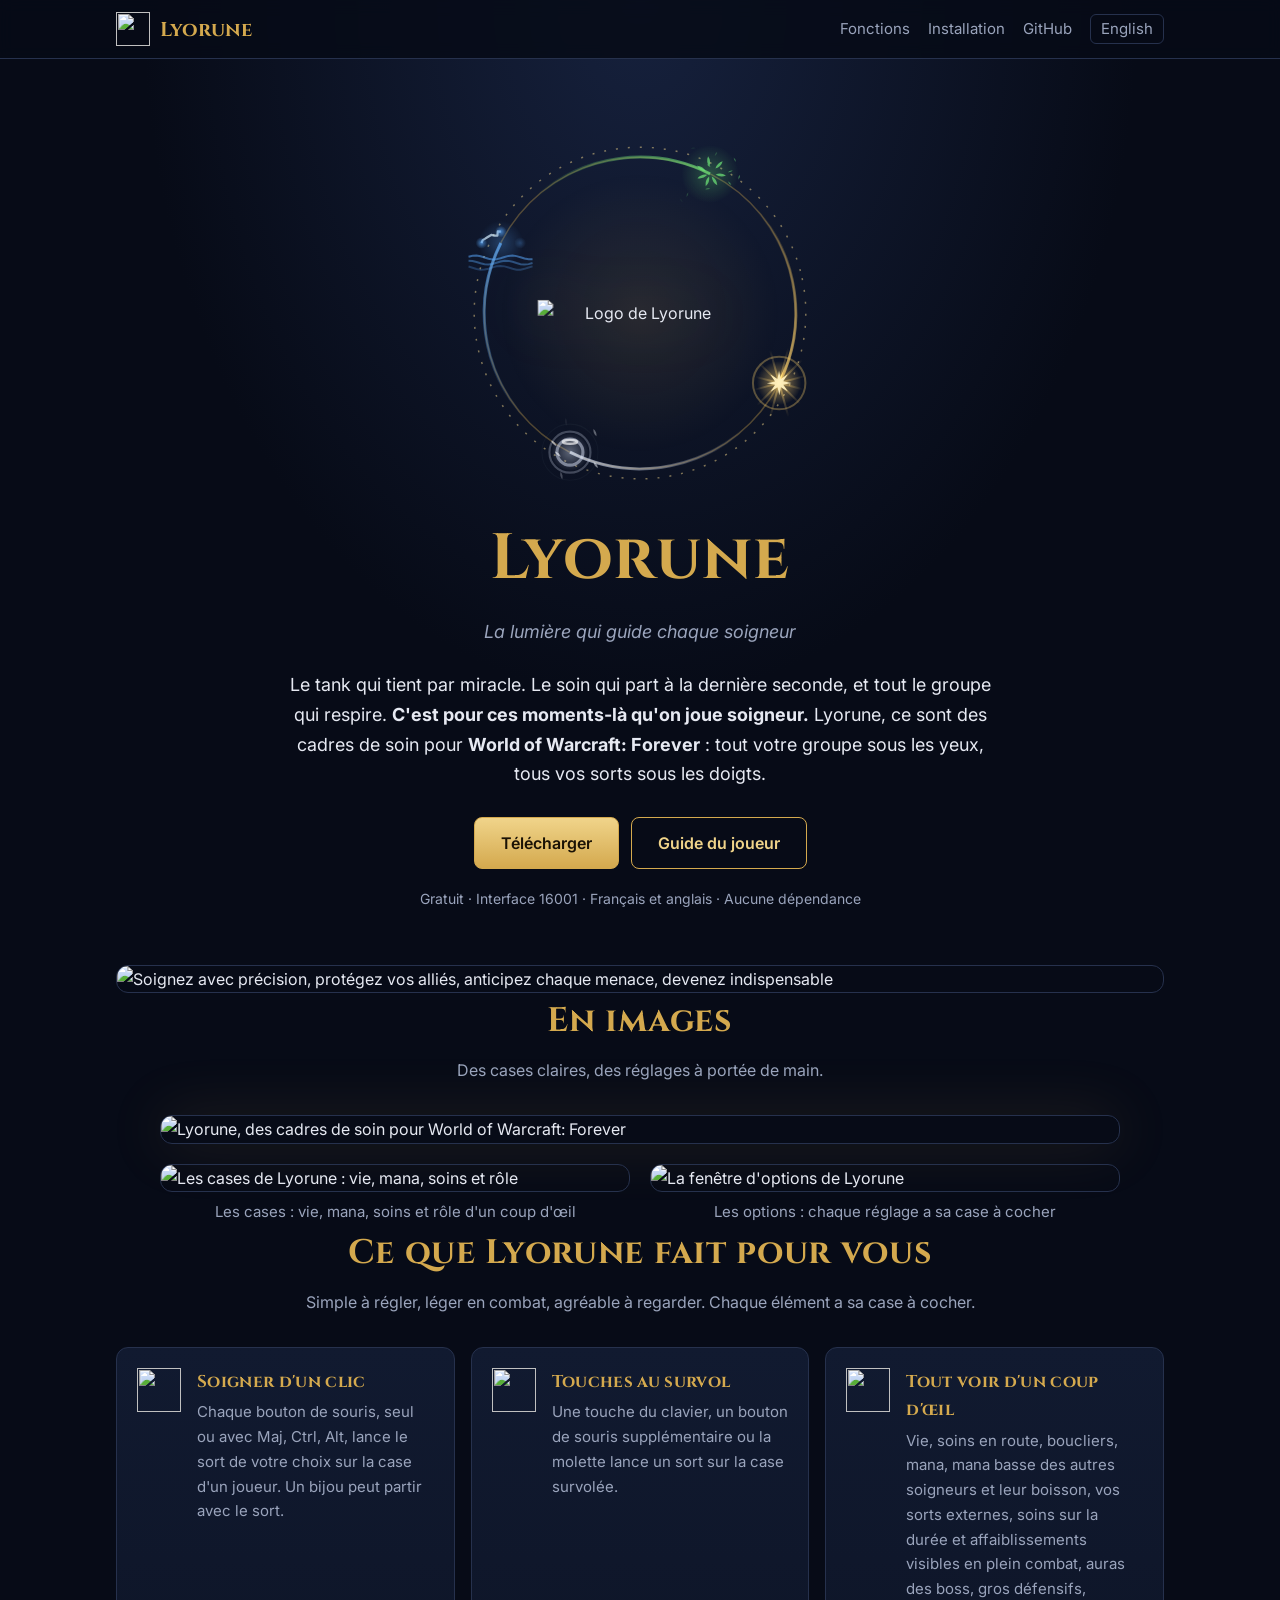
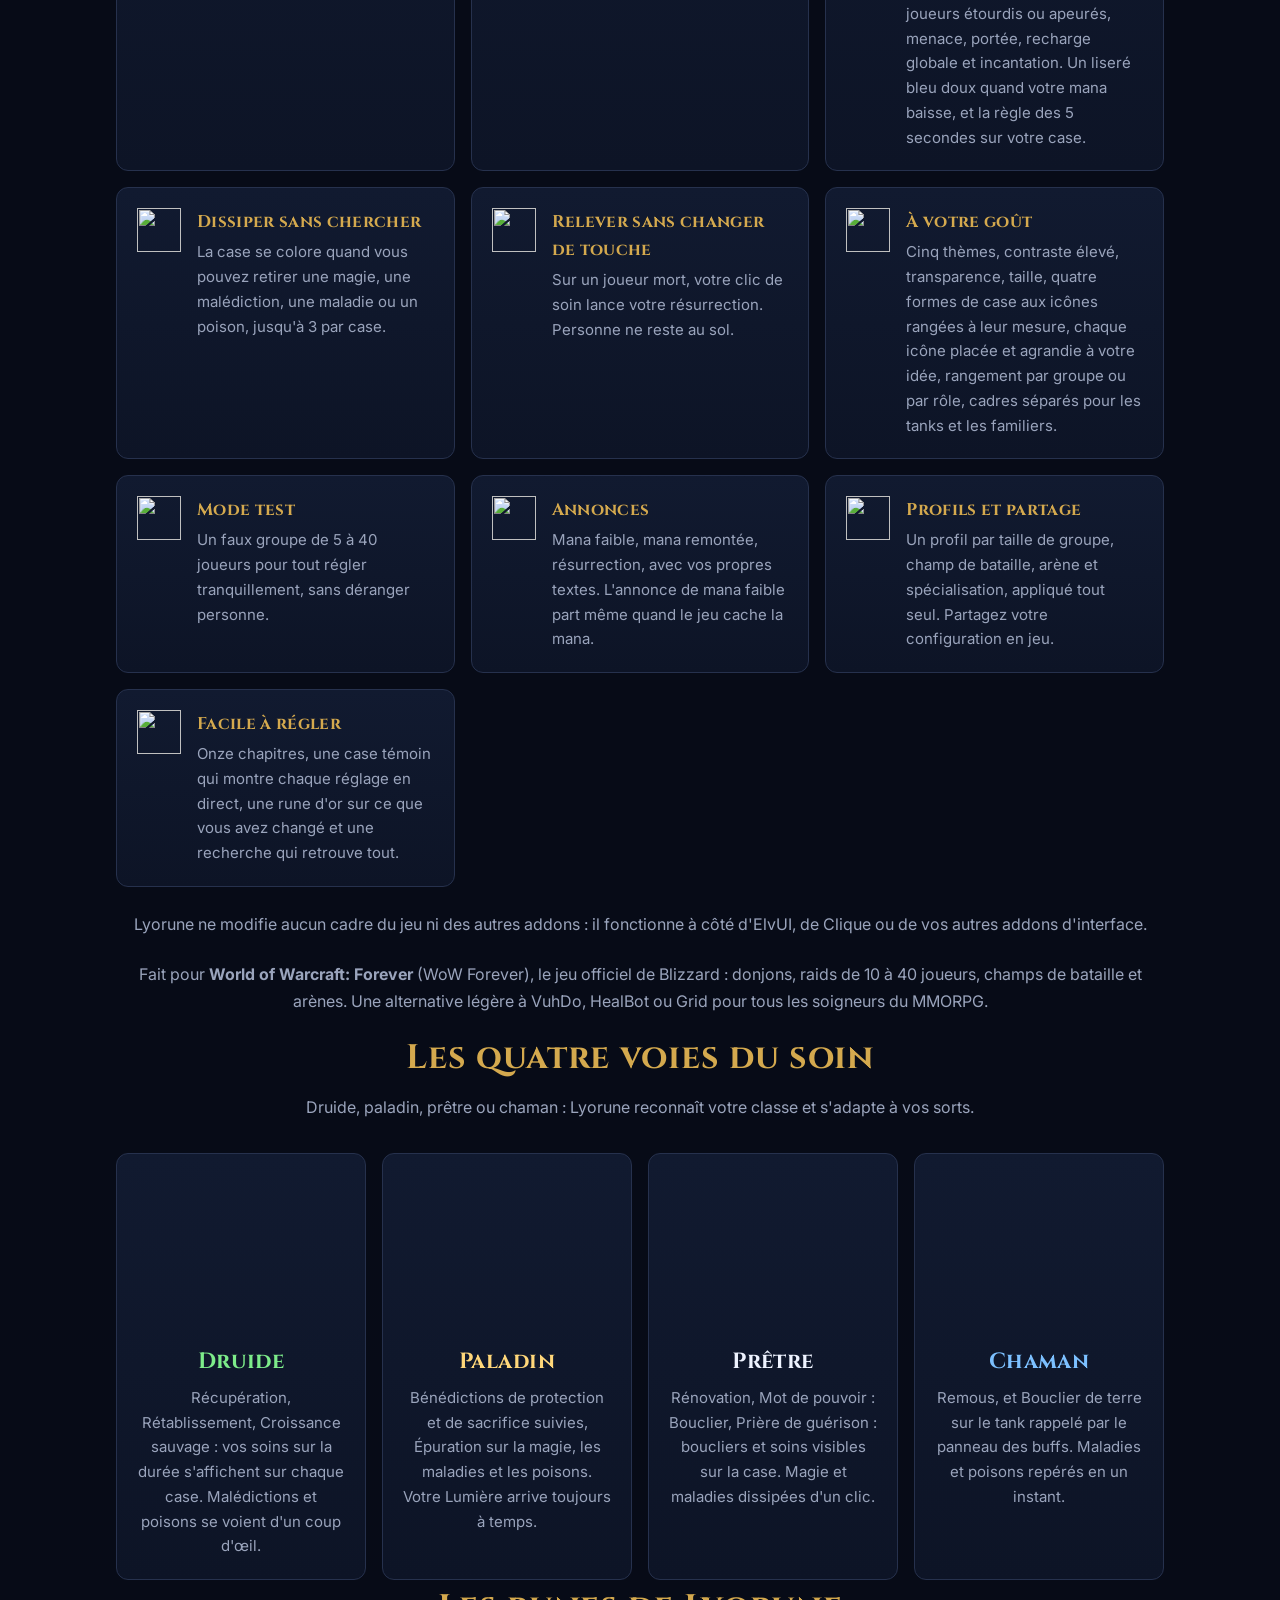
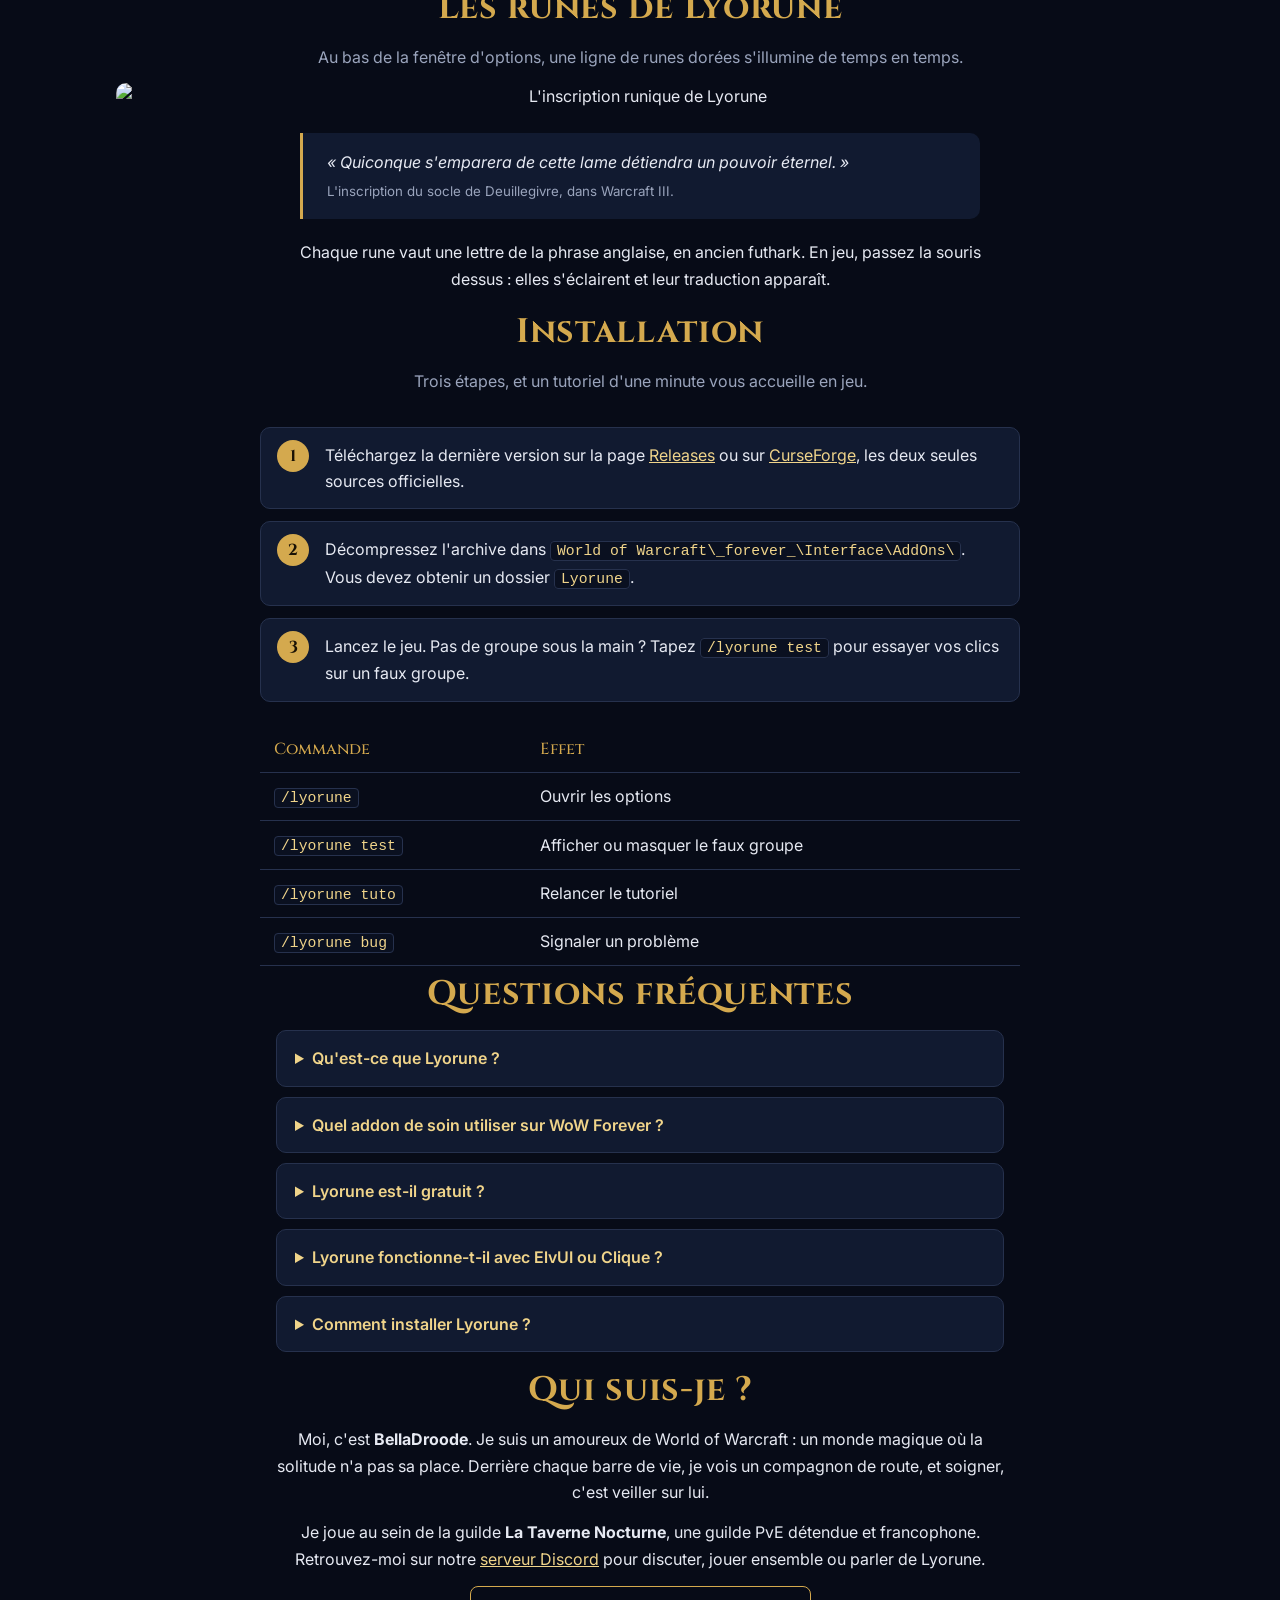
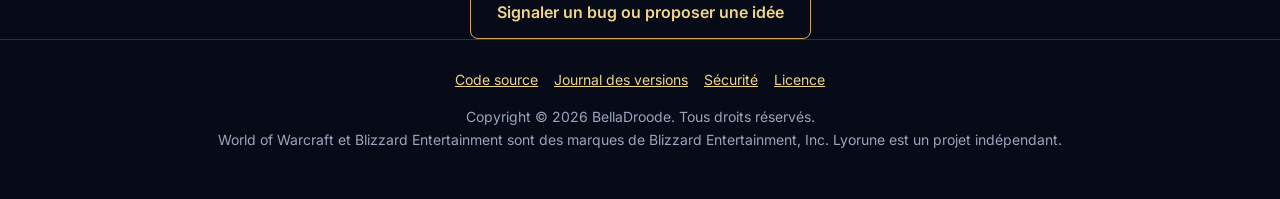
==== site/index.html @ e7dab815 "Lyorune 1.29.0 : jusqu'à 3 affaiblissements à dissiper par case, sorts externes et Âme affaiblie, so" ====
<!doctype html>
<html lang="fr">
<head>
<meta charset="utf-8">
<meta name="viewport" content="width=device-width, initial-scale=1">
<title>Lyorune : addon de cadres de soin pour WoW Forever (clic-soin, heal frames)</title>
<meta name="description" content="Lyorune est un addon gratuit de cadres de soin pour World of Warcraft: Forever : soin d'un clic, touches au survol, dissipation, soins entrants, portée, buffs manquants, annonce de mana faible, profils et thèmes. Prêtre, druide, paladin, chaman.">
<meta name="keywords" content="Lyorune, World of Warcraft, World of Warcraft: Forever, WoW Forever, WoW, Blizzard, addon WoW, add-on World of Warcraft, MMORPG, cadres de soin, heal frames, raid frames, cadres de raid, cadres de groupe, clic-soin, click casting, soigneur, healer, heal, addon soigneur, donjon, raid, JcJ, PvP, PvE, champ de bataille, arène, alternative VuhDo, alternative HealBot, Grid, Cell, Clique, ElvUI, dissipation, prêtre, druide, paladin, chaman">
<meta name="author" content="BellaDroode">
<meta name="robots" content="index, follow, max-image-preview:large">
<meta name="theme-color" content="#070b17">
<link rel="canonical" href="https://bellahealfr.github.io/Lyorune/">
<link rel="alternate" hreflang="fr" href="https://bellahealfr.github.io/Lyorune/">
<link rel="alternate" hreflang="en" href="https://bellahealfr.github.io/Lyorune/en/">
<link rel="alternate" hreflang="x-default" href="https://bellahealfr.github.io/Lyorune/en/">
<link rel="alternate" type="text/plain" title="Résumé pour les IA" href="https://bellahealfr.github.io/Lyorune/llms.txt">
<meta property="og:type" content="website">
<meta property="og:site_name" content="Lyorune">
<meta property="og:locale" content="fr_FR">
<meta property="og:locale:alternate" content="en_US">
<meta property="og:url" content="https://bellahealfr.github.io/Lyorune/">
<meta property="og:title" content="Lyorune, cadres de soin pour WoW Forever">
<meta property="og:description" content="La lumière qui guide chaque soigneur. Addon gratuit de cadres de soin pour World of Warcraft: Forever.">
<meta property="og:image" content="https://bellahealfr.github.io/Lyorune/images/piliers.png">
<meta property="og:image:alt" content="Soignez avec précision, protégez vos alliés, anticipez chaque menace, devenez indispensable">
<meta name="twitter:card" content="summary_large_image">
<meta name="twitter:title" content="Lyorune, cadres de soin pour WoW Forever">
<meta name="twitter:description" content="Addon gratuit de cadres de soin pour World of Warcraft: Forever.">
<meta name="twitter:image" content="https://bellahealfr.github.io/Lyorune/images/piliers.png">
<link rel="icon" type="image/png" href="images/logo.png">
<link rel="apple-touch-icon" href="images/logo.png">
<link rel="stylesheet" href="style.css?v=__BUILD__">
<script type="application/ld+json">
{
  "@context": "https://schema.org",
  "@graph": [
    {
      "@type": "SoftwareApplication",
      "@id": "https://bellahealfr.github.io/Lyorune/#addon",
      "name": "Lyorune",
      "alternateName": "Lyorune healing frames",
      "description": "Addon gratuit de cadres de soin pour World of Warcraft: Forever : soin d'un clic, touches au survol, dissipation, soins entrants, portée, buffs manquants, annonce de mana faible, profils, thèmes et partage de configuration.",
      "url": "https://bellahealfr.github.io/Lyorune/",
      "image": "https://bellahealfr.github.io/Lyorune/images/logo.png",
      "applicationCategory": "GameApplication",
      "applicationSubCategory": "World of Warcraft addon",
      "operatingSystem": "Windows, macOS",
      "softwareVersion": "__VERSION__",
      "dateModified": "__DATE__",
      "inLanguage": [
        "fr",
        "en"
      ],
      "isAccessibleForFree": true,
      "offers": {
        "@type": "Offer",
        "price": "0",
        "priceCurrency": "EUR"
      },
      "downloadUrl": "https://github.com/BellaHealFr/Lyorune/releases/latest",
      "installUrl": "https://github.com/BellaHealFr/Lyorune/releases/latest",
      "codeRepository": "https://github.com/BellaHealFr/Lyorune",
      "releaseNotes": "https://github.com/BellaHealFr/Lyorune/blob/main/CHANGELOG.md",
      "softwareRequirements": "World of Warcraft: Forever (interface 16001)",
      "featureList": [
        "Soin d'un clic (click casting) avec Maj, Ctrl, Alt",
        "Touches au survol",
        "Soins entrants, boucliers et absorptions",
        "Icônes de soins et d'affaiblissements visibles en combat",
        "Mana basse des autres soigneurs",
        "Gros défensifs et contrôles des joueurs sur la case",
        "Dissipation : magie, malédiction, maladie, poison, jusqu'à 3 par case",
        "Soigneurs qui boivent, sorts externes et Âme affaiblie sur la case",
        "Liseré de mana basse au bord de l'écran et règle des 5 secondes",
        "Portée en trois paliers",
        "Buffs manquants",
        "Raccourcis du jeu : options, cadres, prochain buff, mode test",
        "Résurrection sur le même clic",
        "Annonce de mana faible même quand la mana est cachée",
        "Profils par taille de groupe, champ de bataille, arène et spécialisation",
        "Cinq thèmes",
        "Mode test de 5 à 40 joueurs",
        "Partage de configuration",
        "Fenêtre d'options à chapitres avec case témoin en direct et recherche"
      ],
      "author": {
        "@id": "https://bellahealfr.github.io/Lyorune/#auteur"
      },
      "sameAs": [
        "https://github.com/BellaHealFr/Lyorune"
      ],
      "keywords": "Lyorune, World of Warcraft, World of Warcraft: Forever, WoW Forever, WoW, Blizzard, addon WoW, add-on World of Warcraft, MMORPG, cadres de soin, heal frames, raid frames, cadres de raid, cadres de groupe, clic-soin, click casting, soigneur, healer, heal, addon soigneur, donjon, raid, JcJ, PvP, PvE, champ de bataille, arène, alternative VuhDo, alternative HealBot, Grid, Cell, Clique, ElvUI, dissipation, prêtre, druide, paladin, chaman",
      "gamePlatform": "World of Warcraft: Forever"
    },
    {
      "@type": "Person",
      "@id": "https://bellahealfr.github.io/Lyorune/#auteur",
      "name": "BellaDroode",
      "url": "https://github.com/BellaHealFr"
    },
    {
      "@type": "WebSite",
      "@id": "https://bellahealfr.github.io/Lyorune/#site",
      "url": "https://bellahealfr.github.io/Lyorune/",
      "name": "Lyorune",
      "inLanguage": "fr",
      "publisher": {
        "@id": "https://bellahealfr.github.io/Lyorune/#auteur"
      }
    },
    {
      "@type": "FAQPage",
      "mainEntity": [
        {
          "@type": "Question",
          "name": "Qu'est-ce que Lyorune ?",
          "acceptedAnswer": {
            "@type": "Answer",
            "text": "Lyorune est un addon gratuit de cadres de soin pour World of Warcraft: Forever. Il affiche tout le groupe ou le raid et lance vos sorts de soin d'un clic sur la case d'un joueur."
          }
        },
        {
          "@type": "Question",
          "name": "Quel addon de soin utiliser sur WoW Forever ?",
          "acceptedAnswer": {
            "@type": "Answer",
            "text": "Lyorune est fait pour World of Warcraft: Forever (interface 16001). Il est plus léger que VuhDo et HealBot, gère les valeurs cachées en combat et convient au prêtre, au druide, au paladin et au chaman."
          }
        },
        {
          "@type": "Question",
          "name": "Lyorune est-il gratuit ?",
          "acceptedAnswer": {
            "@type": "Answer",
            "text": "Oui. Lyorune est gratuit et se télécharge sur la page Releases de GitHub ou sur CurseForge (projet Lyorune Healing), ses deux seules sources officielles."
          }
        },
        {
          "@type": "Question",
          "name": "Lyorune fonctionne-t-il avec ElvUI ou Clique ?",
          "acceptedAnswer": {
            "@type": "Answer",
            "text": "Oui. Lyorune ne modifie aucun cadre du jeu ni des autres addons. Il fonctionne à côté d'ElvUI, de Clique et des autres addons d'interface."
          }
        },
        {
          "@type": "Question",
          "name": "Comment installer Lyorune ?",
          "acceptedAnswer": {
            "@type": "Answer",
            "text": "Téléchargez l'archive sur GitHub, décompressez-la dans World of Warcraft\\_forever_\\Interface\\AddOns\\ et lancez le jeu. Un tutoriel d'une minute s'ouvre à la première connexion."
          }
        }
      ]
    }
  ]
}
</script>
</head>
<body>

<header class="haut">
  <div class="conteneur">
    <a class="marque" href="#"><img src="images/logo.png" alt="">Lyorune</a>
    <nav>
      <a class="facultatif" href="#fonctions">Fonctions</a>
      <a class="facultatif" href="#installation">Installation</a>
      <a class="facultatif" href="https://github.com/BellaHealFr/Lyorune">GitHub</a>
      <a class="langue" href="en/" lang="en">English</a>
    </nav>
  </div>
</header>

<main>
  <div class="entete conteneur">
    <div class="couronne"><canvas aria-hidden="true"></canvas><img class="logo" src="images/logo.png" alt="Logo de Lyorune"></div>
    <h1>Lyorune</h1>
    <p class="devise">La lumière qui guide chaque soigneur</p>
    <p class="accroche">Le tank qui tient par miracle. Le soin qui part à la dernière seconde, et tout le groupe qui respire.
      <strong>C'est pour ces moments-là qu'on joue soigneur.</strong> Lyorune, ce sont des cadres de soin pour
      <strong>World of Warcraft: Forever</strong> : tout votre groupe sous les yeux, tous vos sorts sous les doigts.</p>
    <div class="boutons">
      <a class="bouton plein" href="https://github.com/BellaHealFr/Lyorune/releases/latest" data-telecharger="Télécharger la version {v}">Télécharger</a>
      <a class="bouton vide" href="https://github.com/BellaHealFr/Lyorune/blob/main/docs/TUTORIEL.md">Guide du joueur</a>
    </div>
    <p class="infos">Gratuit · Interface 16001 · Français et anglais · Aucune dépendance</p>
  </div>

  <section class="conteneur">
    <img class="piliers" src="images/piliers.png" alt="Soignez avec précision, protégez vos alliés, anticipez chaque menace, devenez indispensable">
  </section>

  <section id="images" class="conteneur galerie">
    <h2>En images</h2>
    <p class="sous-titre">Des cases claires, des réglages à portée de main.</p>
    <img class="banniere" src="images/captures/banniere.jpg?v=__BUILD__" alt="Lyorune, des cadres de soin pour World of Warcraft: Forever" loading="lazy">
    <div class="captures">
      <figure><img src="images/captures/cases.jpg?v=__BUILD__" alt="Les cases de Lyorune : vie, mana, soins et rôle" loading="lazy"><figcaption>Les cases : vie, mana, soins et rôle d'un coup d'œil</figcaption></figure>
      <figure><img src="images/captures/options.png?v=__BUILD__" alt="La fenêtre d'options de Lyorune" loading="lazy"><figcaption>Les options : chaque réglage a sa case à cocher</figcaption></figure>
    </div>
  </section>

  <section id="fonctions" class="conteneur">
    <h2>Ce que Lyorune fait pour vous</h2>
    <p class="sous-titre">Simple à régler, léger en combat, agréable à regarder. Chaque élément a sa case à cocher.</p>
    <div class="grille">
      <div class="carte"><img src="images/runes/s.png" alt=""><div><h3>Soigner d'un clic</h3><p>Chaque bouton de souris, seul ou avec Maj, Ctrl, Alt, lance le sort de votre choix sur la case d'un joueur. Un bijou peut partir avec le sort.</p></div></div>
      <div class="carte"><img src="images/runes/t.png" alt=""><div><h3>Touches au survol</h3><p>Une touche du clavier, un bouton de souris supplémentaire ou la molette lance un sort sur la case survolée.</p></div></div>
      <div class="carte"><img src="images/runes/u.png" alt=""><div><h3>Tout voir d'un coup d'œil</h3><p>Vie, soins en route, boucliers, mana, mana basse des autres soigneurs et leur boisson, vos sorts externes, soins sur la durée et affaiblissements visibles en plein combat, auras des boss, gros défensifs, joueurs étourdis ou apeurés, menace, portée, recharge globale et incantation. Un liseré bleu doux quand votre mana baisse, et la règle des 5 secondes sur votre case.</p></div></div>
      <div class="carte"><img src="images/runes/d.png" alt=""><div><h3>Dissiper sans chercher</h3><p>La case se colore quand vous pouvez retirer une magie, une malédiction, une maladie ou un poison, jusqu'à 3 par case.</p></div></div>
      <div class="carte"><img src="images/runes/r.png" alt=""><div><h3>Relever sans changer de touche</h3><p>Sur un joueur mort, votre clic de soin lance votre résurrection. Personne ne reste au sol.</p></div></div>
      <div class="carte"><img src="images/runes/g.png" alt=""><div><h3>À votre goût</h3><p>Cinq thèmes, contraste élevé, transparence, taille, quatre formes de case aux icônes rangées à leur mesure, chaque icône placée et agrandie à votre idée, rangement par groupe ou par rôle, cadres séparés pour les tanks et les familiers.</p></div></div>
      <div class="carte"><img src="images/runes/m.png" alt=""><div><h3>Mode test</h3><p>Un faux groupe de 5 à 40 joueurs pour tout régler tranquillement, sans déranger personne.</p></div></div>
      <div class="carte"><img src="images/runes/a.png" alt=""><div><h3>Annonces</h3><p>Mana faible, mana remontée, résurrection, avec vos propres textes. L'annonce de mana faible part même quand le jeu cache la mana.</p></div></div>
      <div class="carte"><img src="images/runes/p.png" alt=""><div><h3>Profils et partage</h3><p>Un profil par taille de groupe, champ de bataille, arène et spécialisation, appliqué tout seul. Partagez votre configuration en jeu.</p></div></div>
      <div class="carte"><img src="images/runes/f.png" alt=""><div><h3>Facile à régler</h3><p>Onze chapitres, une case témoin qui montre chaque réglage en direct, une rune d'or sur ce que vous avez changé et une recherche qui retrouve tout.</p></div></div>
    </div>
    <p class="note">Lyorune ne modifie aucun cadre du jeu ni des autres addons : il fonctionne à côté d'ElvUI, de Clique ou de vos autres addons d'interface.</p>
    <p class="note">Fait pour <strong>World of Warcraft: Forever</strong> (WoW Forever), le jeu officiel de Blizzard : donjons, raids de 10 à 40 joueurs, champs de bataille et arènes. Une alternative légère à VuhDo, HealBot ou Grid pour tous les soigneurs du MMORPG.</p>
  </section>

  <section id="voies" class="conteneur">
    <h2>Les quatre voies du soin</h2>
    <p class="sous-titre">Druide, paladin, prêtre ou chaman : Lyorune reconnaît votre classe et s'adapte à vos sorts.</p>
    <div class="voies">
      <article class="voie" style="--classe:#7dec8a"><canvas data-classe="druide" aria-hidden="true"></canvas><h3>Druide</h3><p>Récupération, Rétablissement, Croissance sauvage : vos soins sur la durée s'affichent sur chaque case. Malédictions et poisons se voient d'un coup d'œil.</p></article>
      <article class="voie" style="--classe:#ffd77a"><canvas data-classe="paladin" aria-hidden="true"></canvas><h3>Paladin</h3><p>Bénédictions de protection et de sacrifice suivies, Épuration sur la magie, les maladies et les poisons. Votre Lumière arrive toujours à temps.</p></article>
      <article class="voie" style="--classe:#eef3ff"><canvas data-classe="pretre" aria-hidden="true"></canvas><h3>Prêtre</h3><p>Rénovation, Mot de pouvoir : Bouclier, Prière de guérison : boucliers et soins visibles sur la case. Magie et maladies dissipées d'un clic.</p></article>
      <article class="voie" style="--classe:#7cc0ff"><canvas data-classe="chaman" aria-hidden="true"></canvas><h3>Chaman</h3><p>Remous, et Bouclier de terre sur le tank rappelé par le panneau des buffs. Maladies et poisons repérés en un instant.</p></article>
    </div>
  </section>

  <section class="conteneur runes">
    <h2>Les runes de Lyorune</h2>
    <p class="sous-titre">Au bas de la fenêtre d'options, une ligne de runes dorées s'illumine de temps en temps.</p>
    <img class="bandeau" src="images/runes.png" alt="L'inscription runique de Lyorune">
    <blockquote>« Quiconque s'emparera de cette lame détiendra un pouvoir éternel. »
      <small>L'inscription du socle de Deuillegivre, dans Warcraft III.</small></blockquote>
    <p>Chaque rune vaut une lettre de la phrase anglaise, en ancien futhark. En jeu, passez la souris dessus : elles s'éclairent et leur traduction apparaît.</p>
  </section>

  <section id="installation" class="conteneur">
    <h2>Installation</h2>
    <p class="sous-titre">Trois étapes, et un tutoriel d'une minute vous accueille en jeu.</p>
    <ol class="etapes">
      <li>Téléchargez la dernière version sur la page <a href="https://github.com/BellaHealFr/Lyorune/releases/latest">Releases</a> ou sur <a href="https://www.curseforge.com/wow/addons/lyorune-healing">CurseForge</a>, les deux seules sources officielles.</li>
      <li>Décompressez l'archive dans <code>World of Warcraft\_forever_\Interface\AddOns\</code>. Vous devez obtenir un dossier <code>Lyorune</code>.</li>
      <li>Lancez le jeu. Pas de groupe sous la main ? Tapez <code>/lyorune test</code> pour essayer vos clics sur un faux groupe.</li>
    </ol>
    <table>
      <tr><th>Commande</th><th>Effet</th></tr>
      <tr><td><code>/lyorune</code></td><td>Ouvrir les options</td></tr>
      <tr><td><code>/lyorune test</code></td><td>Afficher ou masquer le faux groupe</td></tr>
      <tr><td><code>/lyorune tuto</code></td><td>Relancer le tutoriel</td></tr>
      <tr><td><code>/lyorune bug</code></td><td>Signaler un problème</td></tr>
    </table>
  </section>

  <section id="questions" class="conteneur faq">
    <h2>Questions fréquentes</h2>
    <details><summary>Qu'est-ce que Lyorune ?</summary><p>Lyorune est un addon gratuit de cadres de soin pour World of Warcraft: Forever. Il affiche tout le groupe ou le raid et lance vos sorts de soin d'un clic sur la case d'un joueur.</p></details>
    <details><summary>Quel addon de soin utiliser sur WoW Forever ?</summary><p>Lyorune est fait pour World of Warcraft: Forever (interface 16001). Il est plus léger que VuhDo et HealBot, gère les valeurs cachées en combat et convient au prêtre, au druide, au paladin et au chaman.</p></details>
    <details><summary>Lyorune est-il gratuit ?</summary><p>Oui. Lyorune est gratuit et se télécharge sur la page <a href="https://github.com/BellaHealFr/Lyorune/releases/latest">Releases de GitHub</a> ou sur <a href="https://www.curseforge.com/wow/addons/lyorune-healing">CurseForge</a>, ses deux seules sources officielles.</p></details>
    <details><summary>Lyorune fonctionne-t-il avec ElvUI ou Clique ?</summary><p>Oui. Lyorune ne modifie aucun cadre du jeu ni des autres addons. Il fonctionne à côté d'ElvUI, de Clique et des autres addons d'interface.</p></details>
    <details><summary>Comment installer Lyorune ?</summary><p>Téléchargez l'archive sur GitHub, décompressez-la dans <code>World of Warcraft\_forever_\Interface\AddOns\</code> et lancez le jeu. Un tutoriel d'une minute s'ouvre à la première connexion.</p></details>
  </section>

  <section class="conteneur auteur">
    <h2>Qui suis-je ?</h2>
    <p>Moi, c'est <strong>BellaDroode</strong>. Je suis un amoureux de World of Warcraft : un monde magique où la solitude n'a pas sa place.
      Derrière chaque barre de vie, je vois un compagnon de route, et soigner, c'est veiller sur lui.</p>
    <p>Je joue au sein de la guilde <strong>La Taverne Nocturne</strong>, une guilde PvE détendue et francophone.
      Retrouvez-moi sur notre <a href="https://discord.gg/uRaEPTGePu">serveur Discord</a> pour discuter, jouer ensemble ou parler de Lyorune.</p>
    <div class="boutons">
      <a class="bouton vide" href="https://github.com/BellaHealFr/Lyorune/issues/new/choose">Signaler un bug ou proposer une idée</a>
    </div>
  </section>
</main>

<footer>
  <div class="conteneur">
    <nav>
      <a href="https://github.com/BellaHealFr/Lyorune">Code source</a>
      <a href="https://github.com/BellaHealFr/Lyorune/blob/main/CHANGELOG.md">Journal des versions</a>
      <a href="https://github.com/BellaHealFr/Lyorune/blob/main/SECURITY.md">Sécurité</a>
      <a href="https://github.com/BellaHealFr/Lyorune/blob/main/LICENSE">Licence</a>
    </nav>
    <p>Copyright © 2026 BellaDroode. Tous droits réservés.<br>
      World of Warcraft et Blizzard Entertainment sont des marques de Blizzard Entertainment, Inc. Lyorune est un projet indépendant.</p>
    <p class="visites" id="visites" hidden></p>
  </div>
</footer>

<script src="animations.js?v=__BUILD__" defer></script>
<!-- Compteur de visiteurs uniques : GoatCounter, sans cookie, aucune donnée personnelle gardée -->
<script data-goatcounter="https://lyorune.goatcounter.com/count" async src="https://gc.zgo.at/count.js"></script>
<script>
  // Total du site, ou somme des pages française et anglaise tant que GoatCounter n'a pas recalculé le total
  (function () {
    var base = 'https://lyorune.goatcounter.com/counter/';
    function lire(chemin) {
      return fetch(base + encodeURIComponent(chemin) + '.json')
        .then(function (r) { return r.ok ? r.json() : null; })
        .then(function (d) { return (d && parseInt(String(d.count).replace(/\D/g, ''), 10)) || 0; })
        .catch(function () { return 0; });
    }
    Promise.all([lire('TOTAL'), lire('/Lyorune'), lire('/Lyorune/en')]).then(function (v) {
      var n = Math.max(v[0], v[1] + v[2]);
      if (!n) return;
      var p = document.getElementById('visites');
      p.textContent = n.toLocaleString('fr') + ' ' + (n > 1 ? 'visiteurs uniques depuis l’ouverture du site' : 'visiteur unique depuis l’ouverture du site');
      p.hidden = false;
    });
  })();
</script>
</body>
</html>
---- site/style.css ----
/* Lyorune : page de présentation */
@import url("https://fonts.googleapis.com/css2?family=Cinzel:wght@500;700&family=Inter:wght@400;500;600&display=swap");

:root {
  --fond: #070b17;
  --fond-2: #0d1426;
  --carte: #111a30;
  --bord: #26314d;
  --or: #d4a94e;
  --or-clair: #f0d48a;
  --bleu: #5aa9ff;
  --texte: #e6e9f2;
  --doux: #9aa4bc;
  --largeur: 1080px;
}

* { box-sizing: border-box; }
html { scroll-behavior: smooth; }
body {
  margin: 0;
  background: radial-gradient(ellipse at top, #16213d 0%, var(--fond) 55%) fixed, var(--fond);
  color: var(--texte);
  font: 16px/1.65 Inter, system-ui, sans-serif;
}
img { max-width: 100%; height: auto; display: block; }
a { color: var(--or-clair); }
a:hover { color: #fff; }
code {
  background: #0a1020;
  border: 1px solid var(--bord);
  border-radius: 4px;
  padding: 1px 6px;
  font-size: .92em;
  color: var(--or-clair);
}

.conteneur { max-width: var(--largeur); margin: 0 auto; padding: 0 16px; }

/* Barre du haut */
.haut {
  position: sticky; top: 0; z-index: 10;
  background: rgba(7, 11, 23, .85);
  -webkit-backdrop-filter: blur(8px);
  backdrop-filter: blur(8px);
  border-bottom: 1px solid var(--bord);
}
.haut .conteneur { display: flex; align-items: center; gap: 20px; height: 58px; }
.marque { display: flex; align-items: center; gap: 10px; text-decoration: none; color: var(--or); font: 700 20px Cinzel, serif; }
.marque img { width: 34px; height: 34px; }
.haut nav { margin-left: auto; display: flex; gap: 18px; align-items: center; }
.haut nav a { color: var(--doux); text-decoration: none; font-size: 15px; }
.haut nav a:hover { color: var(--or-clair); }
.langue { border: 1px solid var(--bord); border-radius: 6px; padding: 2px 10px; }

/* En-tête */
.entete { text-align: center; padding: 64px 0 40px; }
.entete .logo { width: 200px; margin: 0 auto 12px; filter: drop-shadow(0 0 30px rgba(212, 169, 78, .35)); }
h1, h2, h3 { font-family: Cinzel, serif; color: var(--or); font-weight: 700; letter-spacing: .02em; }
h1 { font-size: clamp(40px, 7vw, 64px); margin: 0; }
.devise { font-style: italic; color: var(--doux); margin: 4px 0 24px; font-size: 18px; }
.accroche { max-width: 720px; margin: 0 auto 28px; font-size: 18px; }
.boutons { display: flex; gap: 12px; justify-content: center; flex-wrap: wrap; }
.bouton {
  display: inline-block; padding: 12px 26px; border-radius: 8px;
  font-weight: 600; text-decoration: none; border: 1px solid var(--or);
}
.bouton.plein { background: linear-gradient(180deg, var(--or-clair), var(--or)); color: #1a1205; }
.bouton.plein:hover { color: #000; filter: brightness(1.08); }
.bouton.vide { color: var(--or-clair); }
.bouton.vide:hover { background: rgba(212, 169, 78, .12); }
.infos { margin-top: 18px; color: var(--doux); font-size: 14px; }

/* Sections */
section { padding: 48px 0; }
h2 { text-align: center; font-size: clamp(26px, 4vw, 34px); margin: 0 0 8px; }
.sous-titre { text-align: center; color: var(--doux); max-width: 680px; margin: 0 auto 32px; }
.piliers { border-radius: 12px; border: 1px solid var(--bord); }

/* Fonctions */
.grille { display: grid; grid-template-columns: repeat(auto-fit, minmax(300px, 1fr)); gap: 16px; }
.carte {
  background: linear-gradient(180deg, var(--carte), var(--fond-2));
  border: 1px solid var(--bord); border-radius: 12px; padding: 20px;
  display: flex; gap: 16px; align-items: flex-start;
}
.carte:hover { border-color: rgba(212, 169, 78, .55); }
.carte img { width: 44px; height: 44px; flex: none; }
.carte h3 { margin: 0 0 4px; font-size: 17px; }
.carte p { margin: 0; color: var(--doux); font-size: 15px; }
.note { text-align: center; color: var(--doux); margin-top: 24px; }

/* Runes */
.runes { text-align: center; }
.runes .bandeau { margin: 0 auto 24px; border-radius: 10px; }
blockquote {
  margin: 0 auto 20px; max-width: 680px; padding: 16px 24px;
  border-left: 3px solid var(--or); background: var(--carte); border-radius: 0 10px 10px 0;
  text-align: left; font-style: italic;
}
blockquote small { display: block; margin-top: 6px; color: var(--doux); font-style: normal; }
.runes p { max-width: 720px; margin: 0 auto 12px; }

/* Installation */
.etapes { counter-reset: etape; list-style: none; padding: 0; max-width: 760px; margin: 0 auto; }
.etapes li {
  counter-increment: etape; position: relative;
  padding: 14px 16px 14px 64px; margin-bottom: 12px;
  background: var(--carte); border: 1px solid var(--bord); border-radius: 10px;
}
.etapes li::before {
  content: counter(etape); position: absolute; left: 16px; top: 12px;
  width: 32px; height: 32px; border-radius: 50%;
  display: grid; place-items: center;
  background: var(--or); color: #1a1205; font: 700 16px Cinzel, serif;
}

table { width: 100%; max-width: 760px; margin: 24px auto 0; border-collapse: collapse; }
th, td { text-align: left; padding: 10px 14px; border-bottom: 1px solid var(--bord); }
th { color: var(--or); font-family: Cinzel, serif; font-weight: 500; }

/* Questions fréquentes */
.faq { max-width: 760px; }
.faq details {
  background: var(--carte); border: 1px solid var(--bord); border-radius: 10px;
  padding: 14px 18px; margin-bottom: 10px;
}
.faq summary { cursor: pointer; font-weight: 600; color: var(--or-clair); }
.faq details p { margin: 10px 0 0; color: var(--doux); }

/* Auteur */
.auteur { max-width: 760px; margin: 0 auto; text-align: center; }
.auteur p { margin: 0 0 14px; }

/* Pied */
footer { border-top: 1px solid var(--bord); padding: 28px 0 40px; color: var(--doux); font-size: 14px; text-align: center; }
footer nav { display: flex; gap: 16px; justify-content: center; flex-wrap: wrap; margin-bottom: 12px; }

@media (max-width: 640px) {
  .haut nav a.facultatif { display: none; }
  .entete { padding-top: 40px; }
  .entete .logo { width: 150px; }
  .grille { grid-template-columns: 1fr; }
}

/* Piliers de la page anglaise */
.piliers-en { grid-template-columns: repeat(auto-fit, minmax(200px, 1fr)); text-align: center; }
.piliers-en img { width: 130px; margin: 0 auto; }
.piliers-en h3 { margin: 8px 0 0; }
.piliers-en p { margin: 0; color: var(--doux); }

/* Couronne animée autour du logo : les quatre classes de soigneur */
.couronne { position: relative; width: min(380px, 86vw); aspect-ratio: 1; margin: 0 auto 4px; }
.couronne canvas { position: absolute; inset: 0; width: 100%; height: 100%; }
.entete .couronne .logo { position: absolute; left: 50%; top: 50%; width: 54%; margin: 0; transform: translate(-50%, -50%); }

/* En images : la bannière, puis les captures côte à côte (l'une sous l'autre sur téléphone) */
.galerie img { display: block; width: 100%; height: auto; border-radius: 12px; border: 1px solid var(--bord); }
.galerie .banniere { max-width: 960px; margin: 0 auto 20px; box-shadow: 0 0 60px rgba(212, 169, 78, .15); }
.captures { display: grid; grid-template-columns: repeat(auto-fit, minmax(280px, 1fr)); gap: 20px; max-width: 960px; margin: 0 auto; }
.captures figure { margin: 0; }
.captures figcaption { margin-top: 8px; color: var(--doux); font-size: 15px; text-align: center; }

/* Les quatre voies du soin */
.voies { display: grid; grid-template-columns: repeat(auto-fit, minmax(230px, 1fr)); gap: 16px; }
.voie {
  background: linear-gradient(180deg, var(--carte), var(--fond-2));
  border: 1px solid var(--bord); border-radius: 12px; padding: 0 20px 20px; text-align: center;
  transition: border-color .3s, transform .3s;
}
.voie:hover { border-color: var(--classe); transform: translateY(-3px); }
.voie canvas { display: block; width: 100%; height: 190px; }
.voie h3 { margin: 0 0 6px; color: var(--classe); font-size: 22px; }
.voie p { margin: 0; color: var(--doux); font-size: 15px; }
@media (prefers-reduced-motion: reduce) { .voie, .voie:hover { transition: none; transform: none; } }

footer .visites { margin-top: 10px; font-size: 13px; letter-spacing: .02em; }
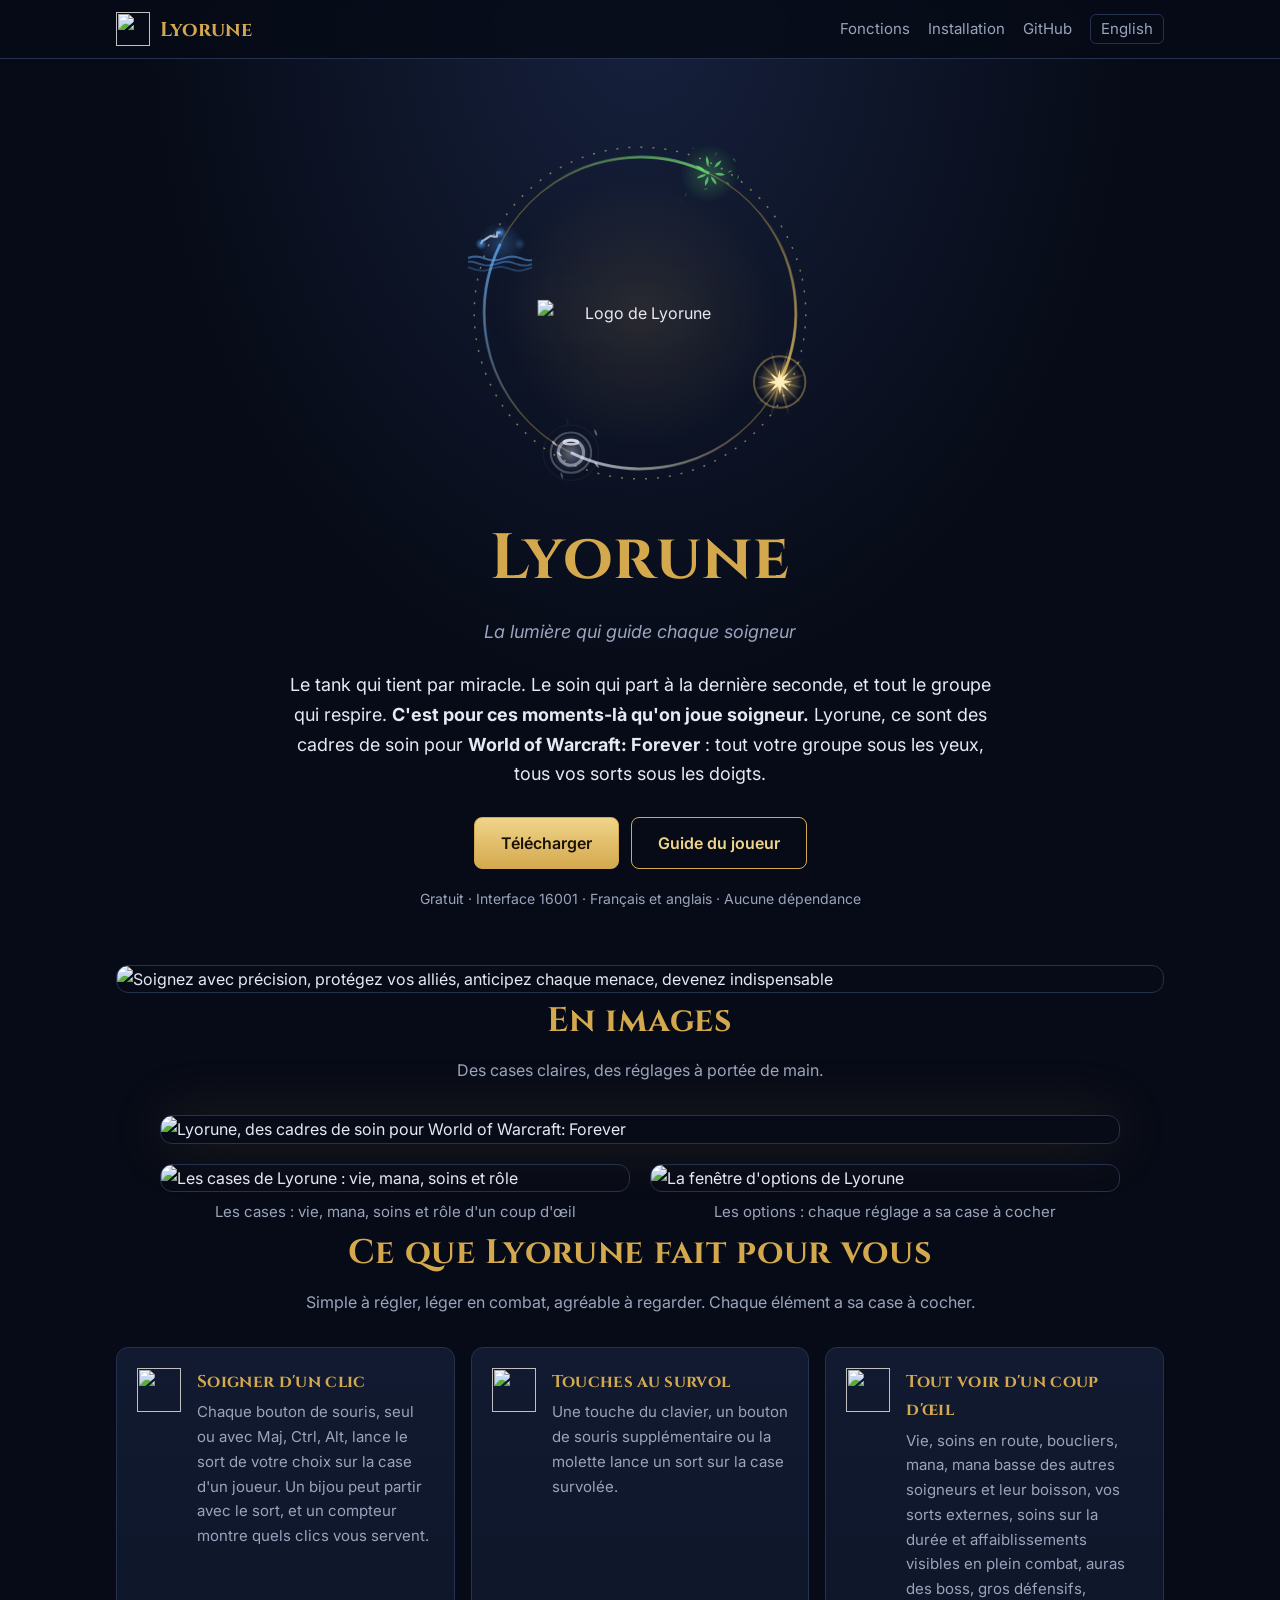
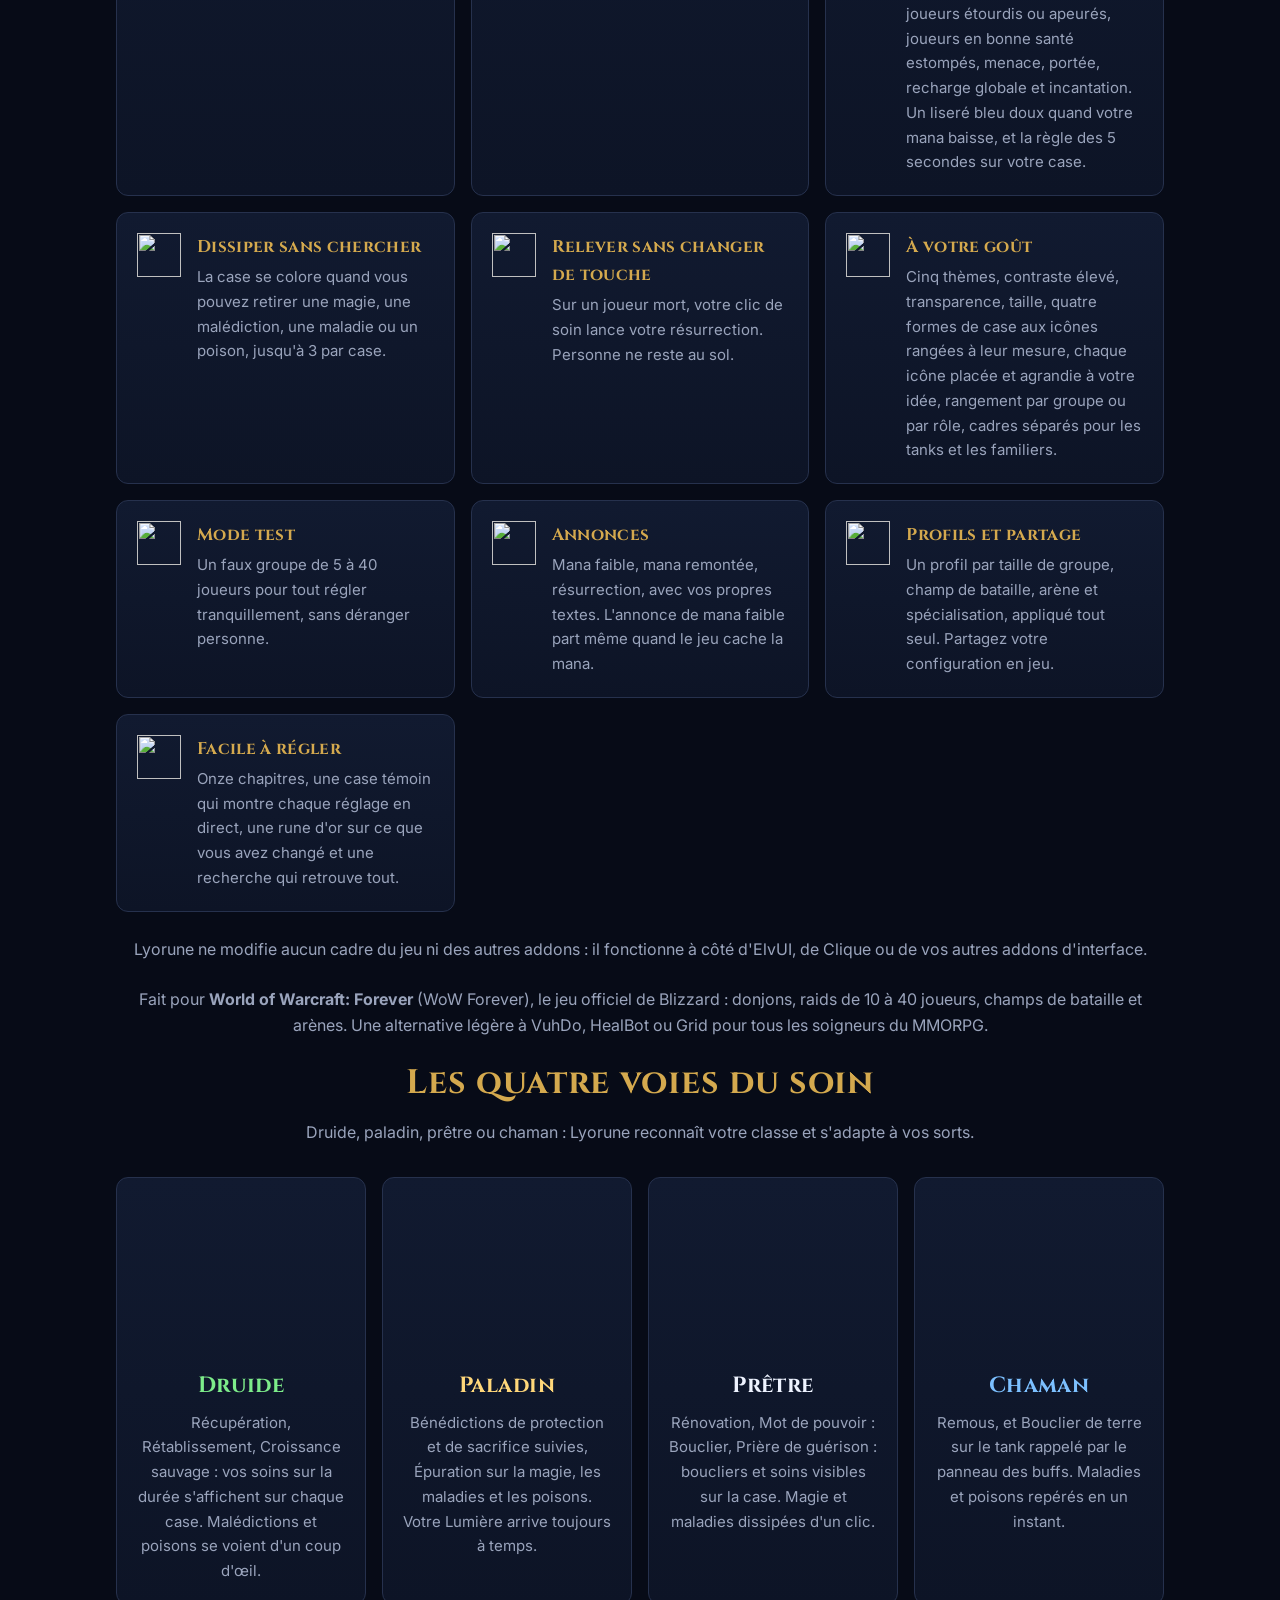
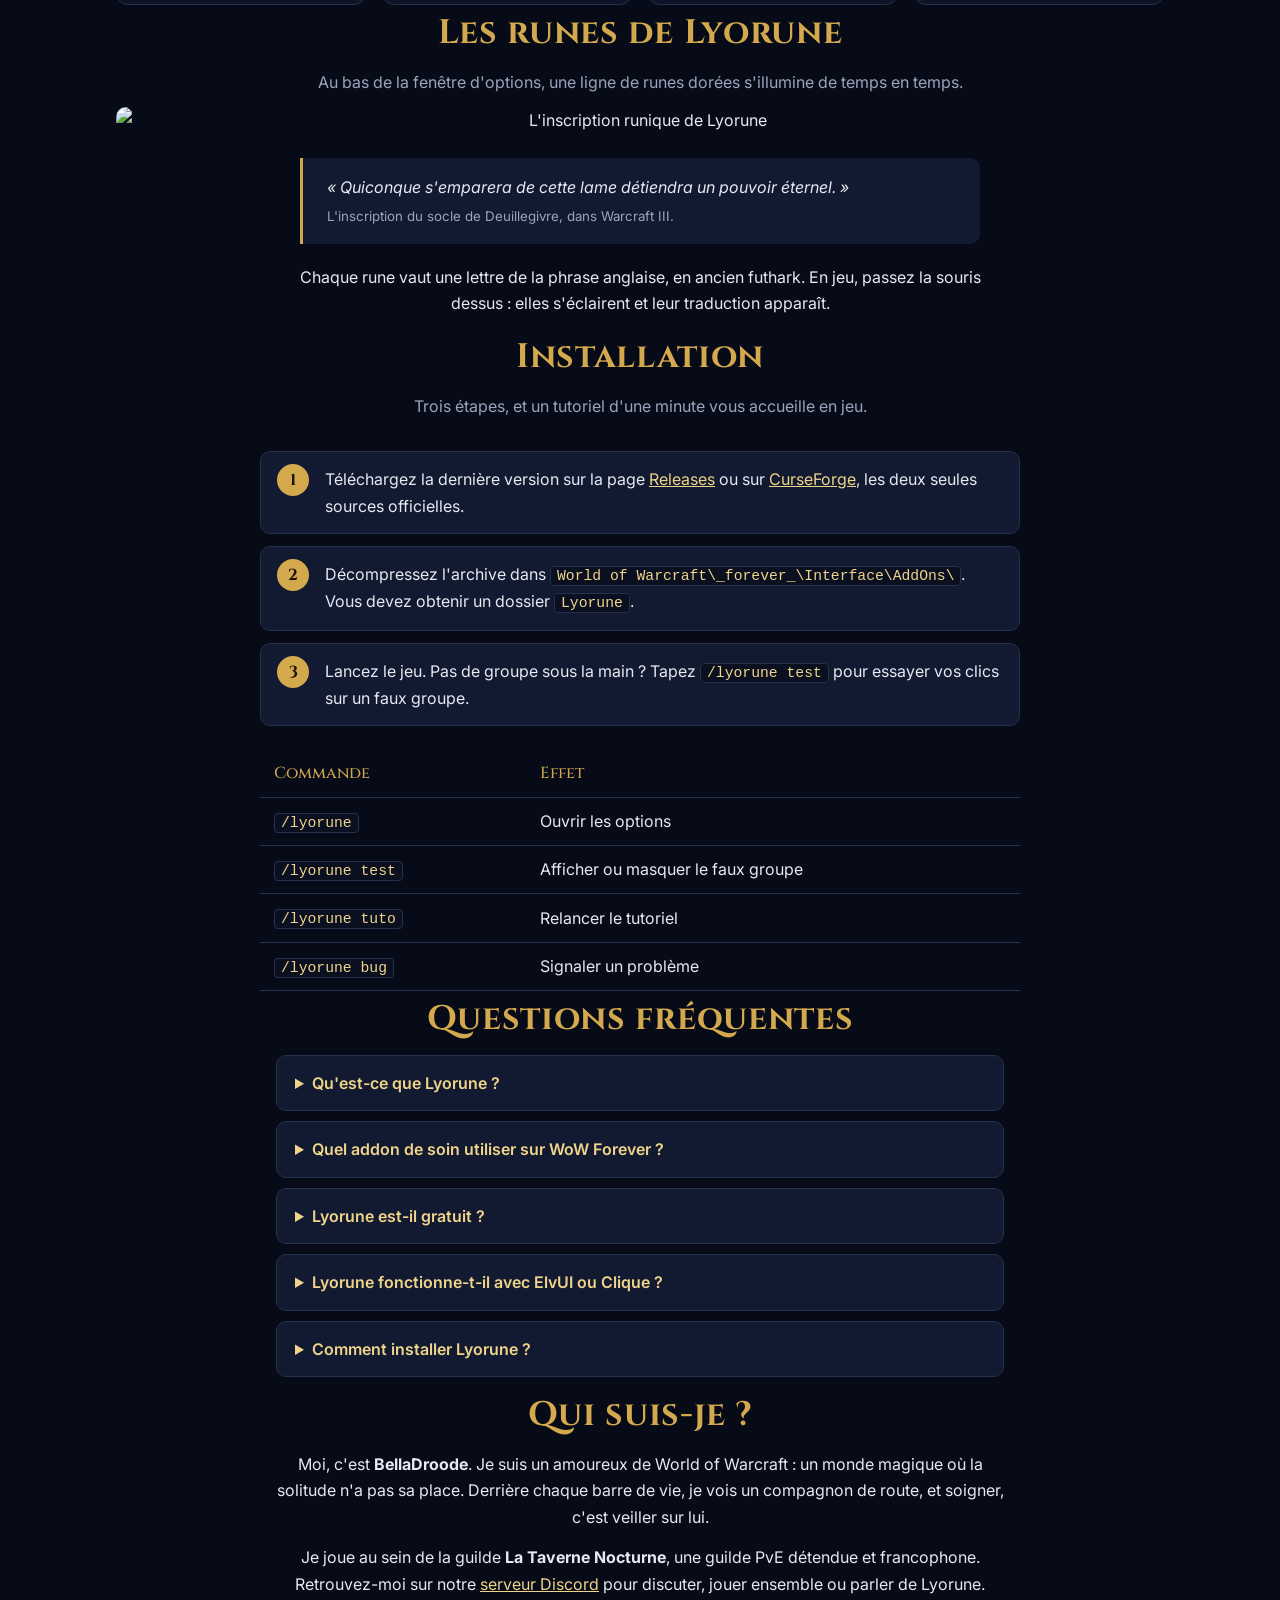
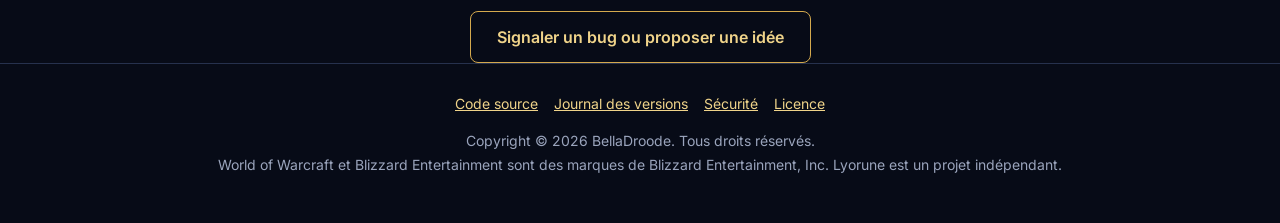
==== commit 7aa3a6a5: "Lyorune 1.31.0 : joueurs en bonne santé estompés, statistiques de mes clics" ====
--- a/site/index.html
+++ b/site/index.html
@@ -72,6 +72,8 @@
         "Dissipation : magie, malédiction, maladie, poison, jusqu'à 3 par case",
         "Soigneurs qui boivent, sorts externes et Âme affaiblie sur la case",
         "Liseré de mana basse au bord de l'écran et règle des 5 secondes",
+        "Joueurs en bonne santé estompés",
+        "Statistiques de vos clics",
         "Portée en trois paliers",
         "Buffs manquants",
         "Raccourcis du jeu : options, cadres, prochain buff, mode test",
@@ -204,9 +206,9 @@
     <h2>Ce que Lyorune fait pour vous</h2>
     <p class="sous-titre">Simple à régler, léger en combat, agréable à regarder. Chaque élément a sa case à cocher.</p>
     <div class="grille">
-      <div class="carte"><img src="images/runes/s.png" alt=""><div><h3>Soigner d'un clic</h3><p>Chaque bouton de souris, seul ou avec Maj, Ctrl, Alt, lance le sort de votre choix sur la case d'un joueur. Un bijou peut partir avec le sort.</p></div></div>
+      <div class="carte"><img src="images/runes/s.png" alt=""><div><h3>Soigner d'un clic</h3><p>Chaque bouton de souris, seul ou avec Maj, Ctrl, Alt, lance le sort de votre choix sur la case d'un joueur. Un bijou peut partir avec le sort, et un compteur montre quels clics vous servent.</p></div></div>
       <div class="carte"><img src="images/runes/t.png" alt=""><div><h3>Touches au survol</h3><p>Une touche du clavier, un bouton de souris supplémentaire ou la molette lance un sort sur la case survolée.</p></div></div>
-      <div class="carte"><img src="images/runes/u.png" alt=""><div><h3>Tout voir d'un coup d'œil</h3><p>Vie, soins en route, boucliers, mana, mana basse des autres soigneurs et leur boisson, vos sorts externes, soins sur la durée et affaiblissements visibles en plein combat, auras des boss, gros défensifs, joueurs étourdis ou apeurés, menace, portée, recharge globale et incantation. Un liseré bleu doux quand votre mana baisse, et la règle des 5 secondes sur votre case.</p></div></div>
+      <div class="carte"><img src="images/runes/u.png" alt=""><div><h3>Tout voir d'un coup d'œil</h3><p>Vie, soins en route, boucliers, mana, mana basse des autres soigneurs et leur boisson, vos sorts externes, soins sur la durée et affaiblissements visibles en plein combat, auras des boss, gros défensifs, joueurs étourdis ou apeurés, joueurs en bonne santé estompés, menace, portée, recharge globale et incantation. Un liseré bleu doux quand votre mana baisse, et la règle des 5 secondes sur votre case.</p></div></div>
       <div class="carte"><img src="images/runes/d.png" alt=""><div><h3>Dissiper sans chercher</h3><p>La case se colore quand vous pouvez retirer une magie, une malédiction, une maladie ou un poison, jusqu'à 3 par case.</p></div></div>
       <div class="carte"><img src="images/runes/r.png" alt=""><div><h3>Relever sans changer de touche</h3><p>Sur un joueur mort, votre clic de soin lance votre résurrection. Personne ne reste au sol.</p></div></div>
       <div class="carte"><img src="images/runes/g.png" alt=""><div><h3>À votre goût</h3><p>Cinq thèmes, contraste élevé, transparence, taille, quatre formes de case aux icônes rangées à leur mesure, chaque icône placée et agrandie à votre idée, rangement par groupe ou par rôle, cadres séparés pour les tanks et les familiers.</p></div></div>
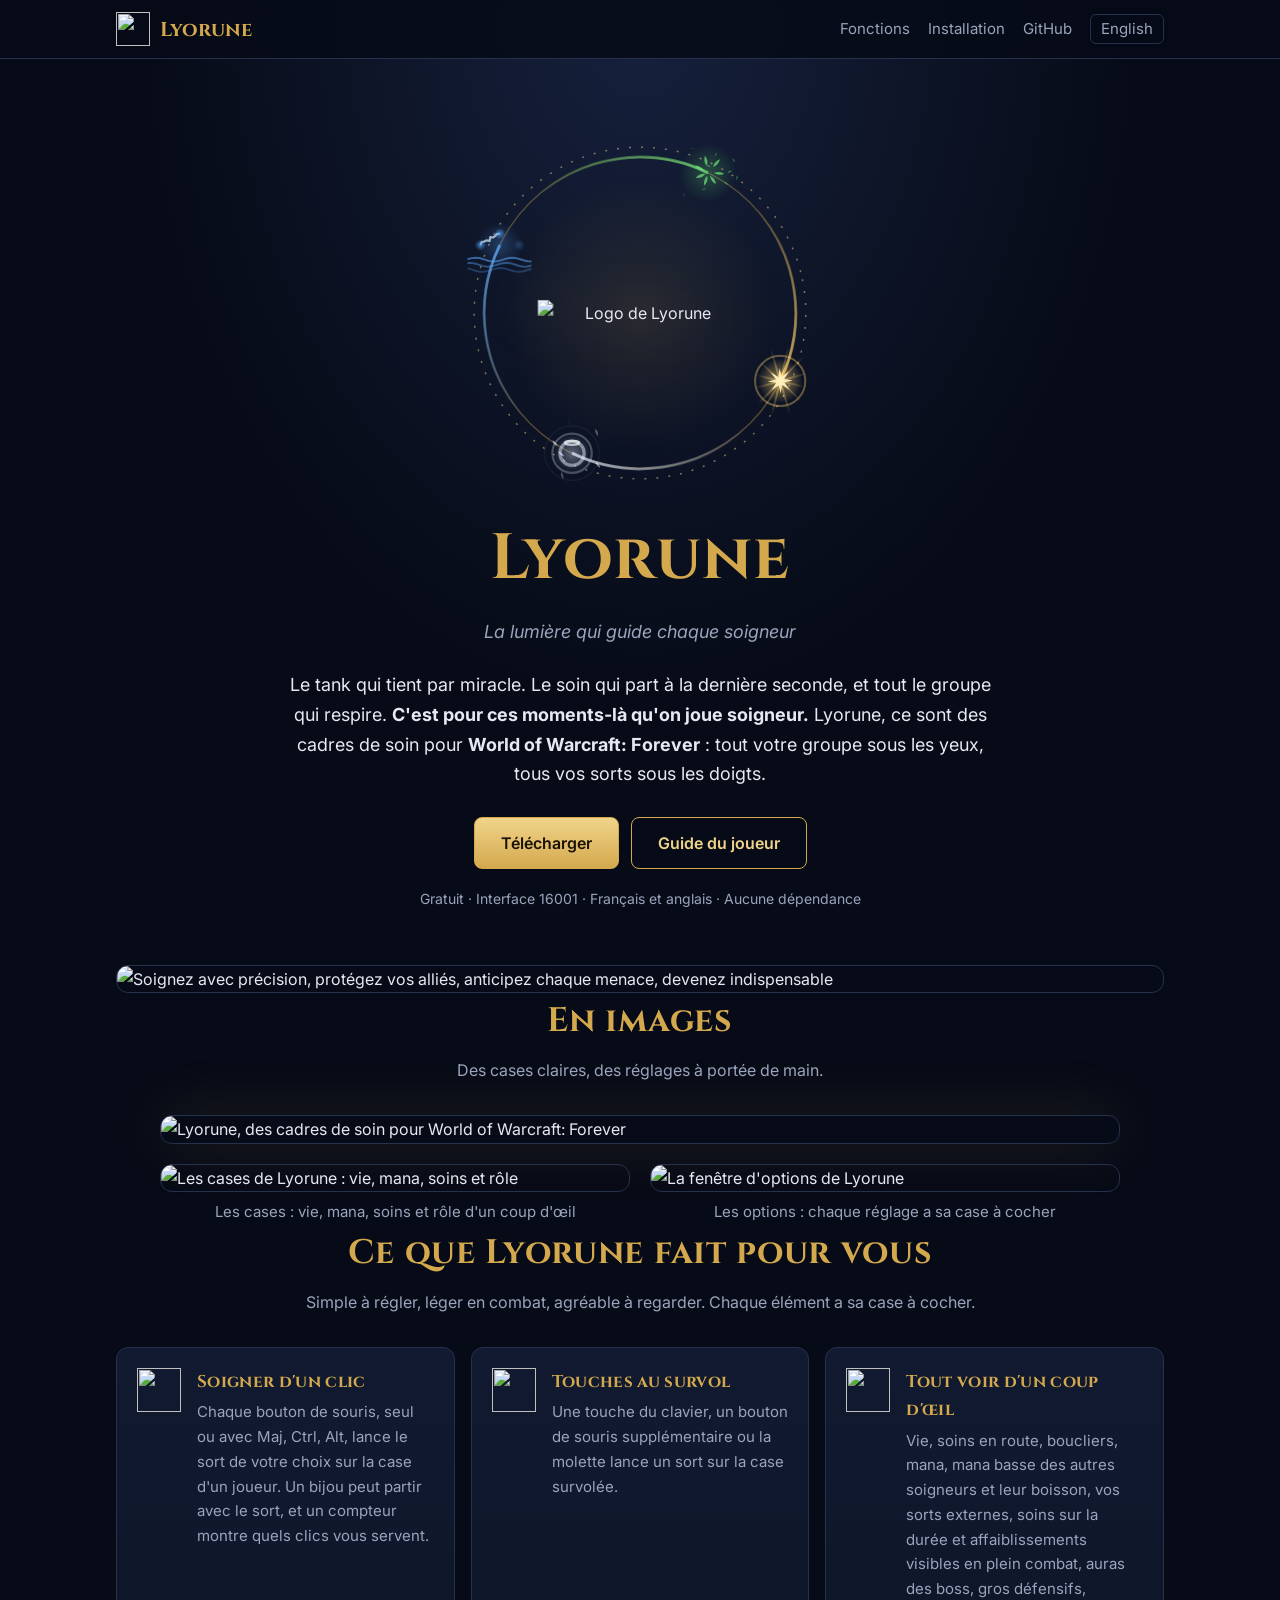
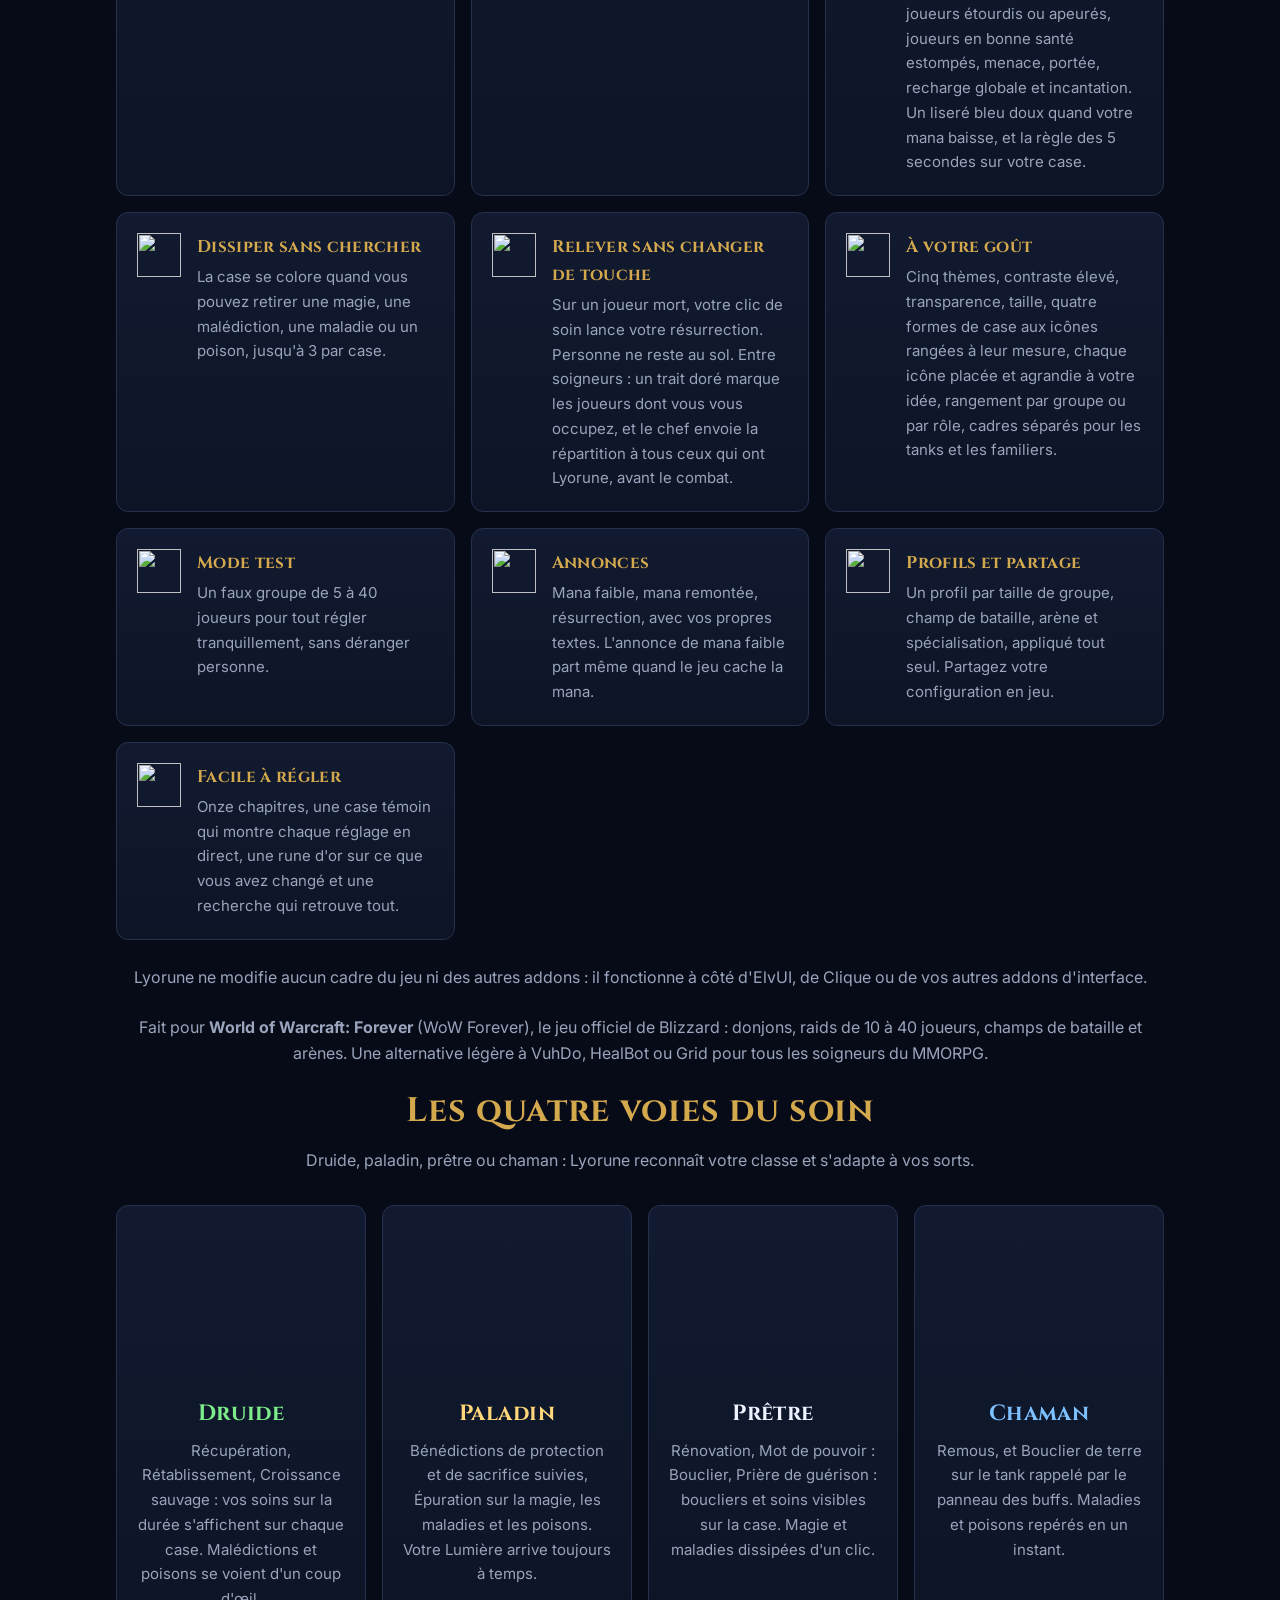
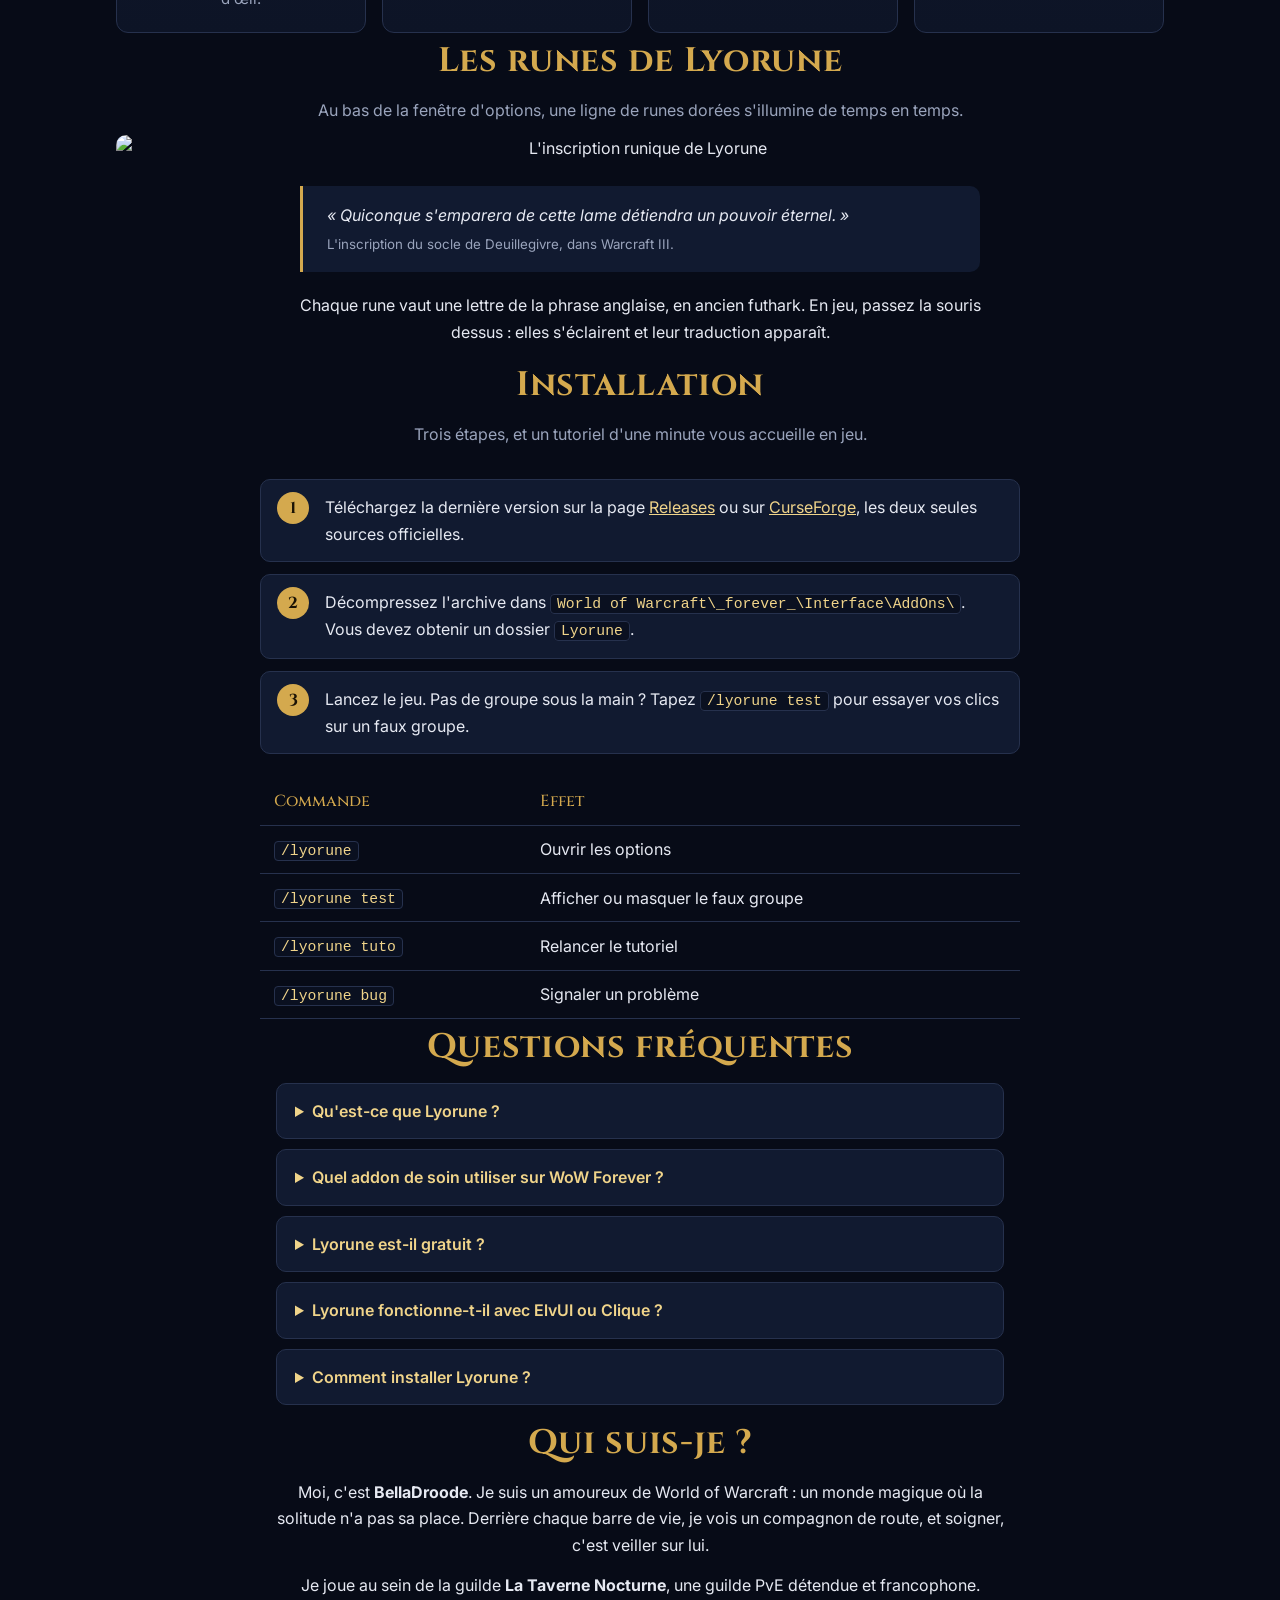
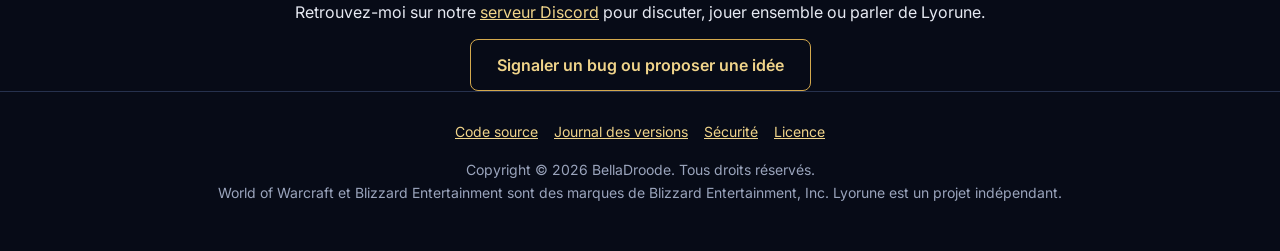
==== commit a338cc02: "Lyorune 1.32.0 : répartition entre soigneurs (mes joueurs marqués d'un trait doré, répartition envoy" ====
--- a/site/index.html
+++ b/site/index.html
@@ -74,6 +74,7 @@
         "Liseré de mana basse au bord de l'écran et règle des 5 secondes",
         "Joueurs en bonne santé estompés",
         "Statistiques de vos clics",
+        "Répartition entre soigneurs",
         "Portée en trois paliers",
         "Buffs manquants",
         "Raccourcis du jeu : options, cadres, prochain buff, mode test",
@@ -210,7 +211,7 @@
       <div class="carte"><img src="images/runes/t.png" alt=""><div><h3>Touches au survol</h3><p>Une touche du clavier, un bouton de souris supplémentaire ou la molette lance un sort sur la case survolée.</p></div></div>
       <div class="carte"><img src="images/runes/u.png" alt=""><div><h3>Tout voir d'un coup d'œil</h3><p>Vie, soins en route, boucliers, mana, mana basse des autres soigneurs et leur boisson, vos sorts externes, soins sur la durée et affaiblissements visibles en plein combat, auras des boss, gros défensifs, joueurs étourdis ou apeurés, joueurs en bonne santé estompés, menace, portée, recharge globale et incantation. Un liseré bleu doux quand votre mana baisse, et la règle des 5 secondes sur votre case.</p></div></div>
       <div class="carte"><img src="images/runes/d.png" alt=""><div><h3>Dissiper sans chercher</h3><p>La case se colore quand vous pouvez retirer une magie, une malédiction, une maladie ou un poison, jusqu'à 3 par case.</p></div></div>
-      <div class="carte"><img src="images/runes/r.png" alt=""><div><h3>Relever sans changer de touche</h3><p>Sur un joueur mort, votre clic de soin lance votre résurrection. Personne ne reste au sol.</p></div></div>
+      <div class="carte"><img src="images/runes/r.png" alt=""><div><h3>Relever sans changer de touche</h3><p>Sur un joueur mort, votre clic de soin lance votre résurrection. Personne ne reste au sol. Entre soigneurs : un trait doré marque les joueurs dont vous vous occupez, et le chef envoie la répartition à tous ceux qui ont Lyorune, avant le combat.</p></div></div>
       <div class="carte"><img src="images/runes/g.png" alt=""><div><h3>À votre goût</h3><p>Cinq thèmes, contraste élevé, transparence, taille, quatre formes de case aux icônes rangées à leur mesure, chaque icône placée et agrandie à votre idée, rangement par groupe ou par rôle, cadres séparés pour les tanks et les familiers.</p></div></div>
       <div class="carte"><img src="images/runes/m.png" alt=""><div><h3>Mode test</h3><p>Un faux groupe de 5 à 40 joueurs pour tout régler tranquillement, sans déranger personne.</p></div></div>
       <div class="carte"><img src="images/runes/a.png" alt=""><div><h3>Annonces</h3><p>Mana faible, mana remontée, résurrection, avec vos propres textes. L'annonce de mana faible part même quand le jeu cache la mana.</p></div></div>
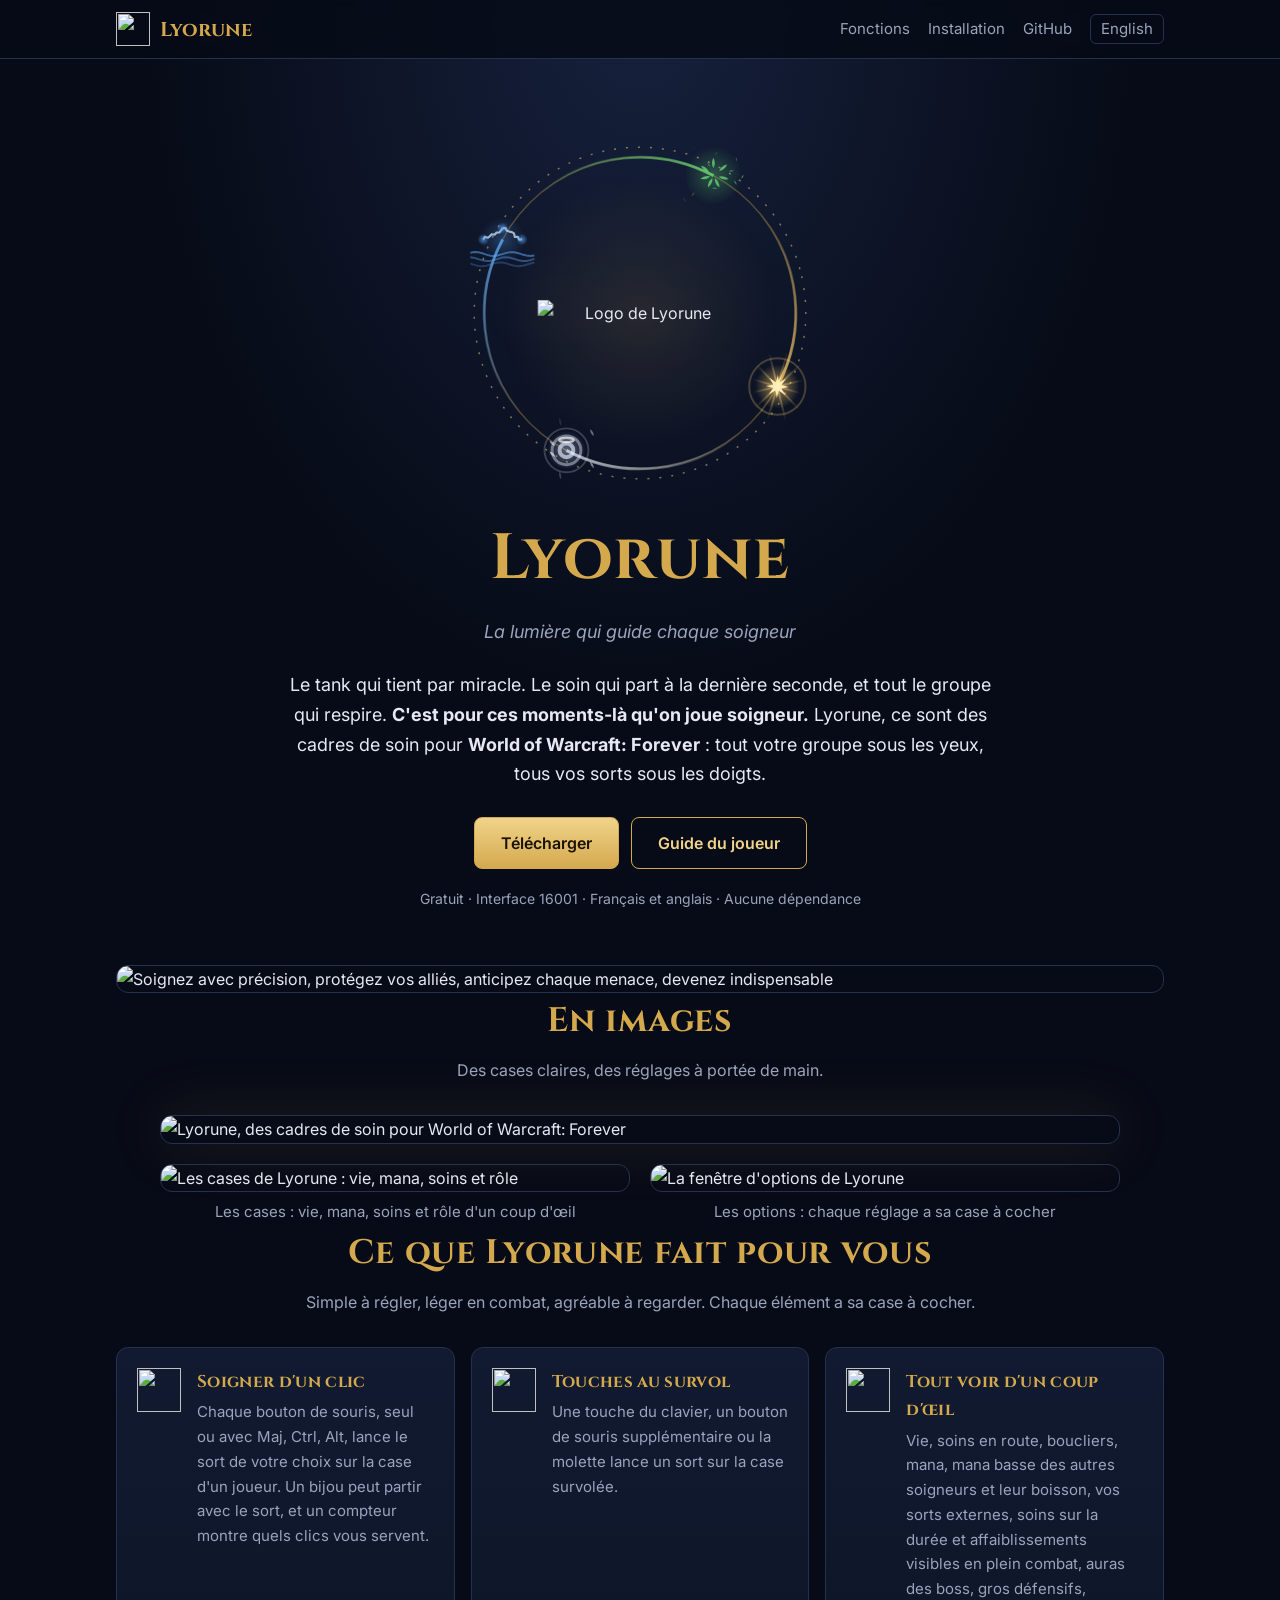
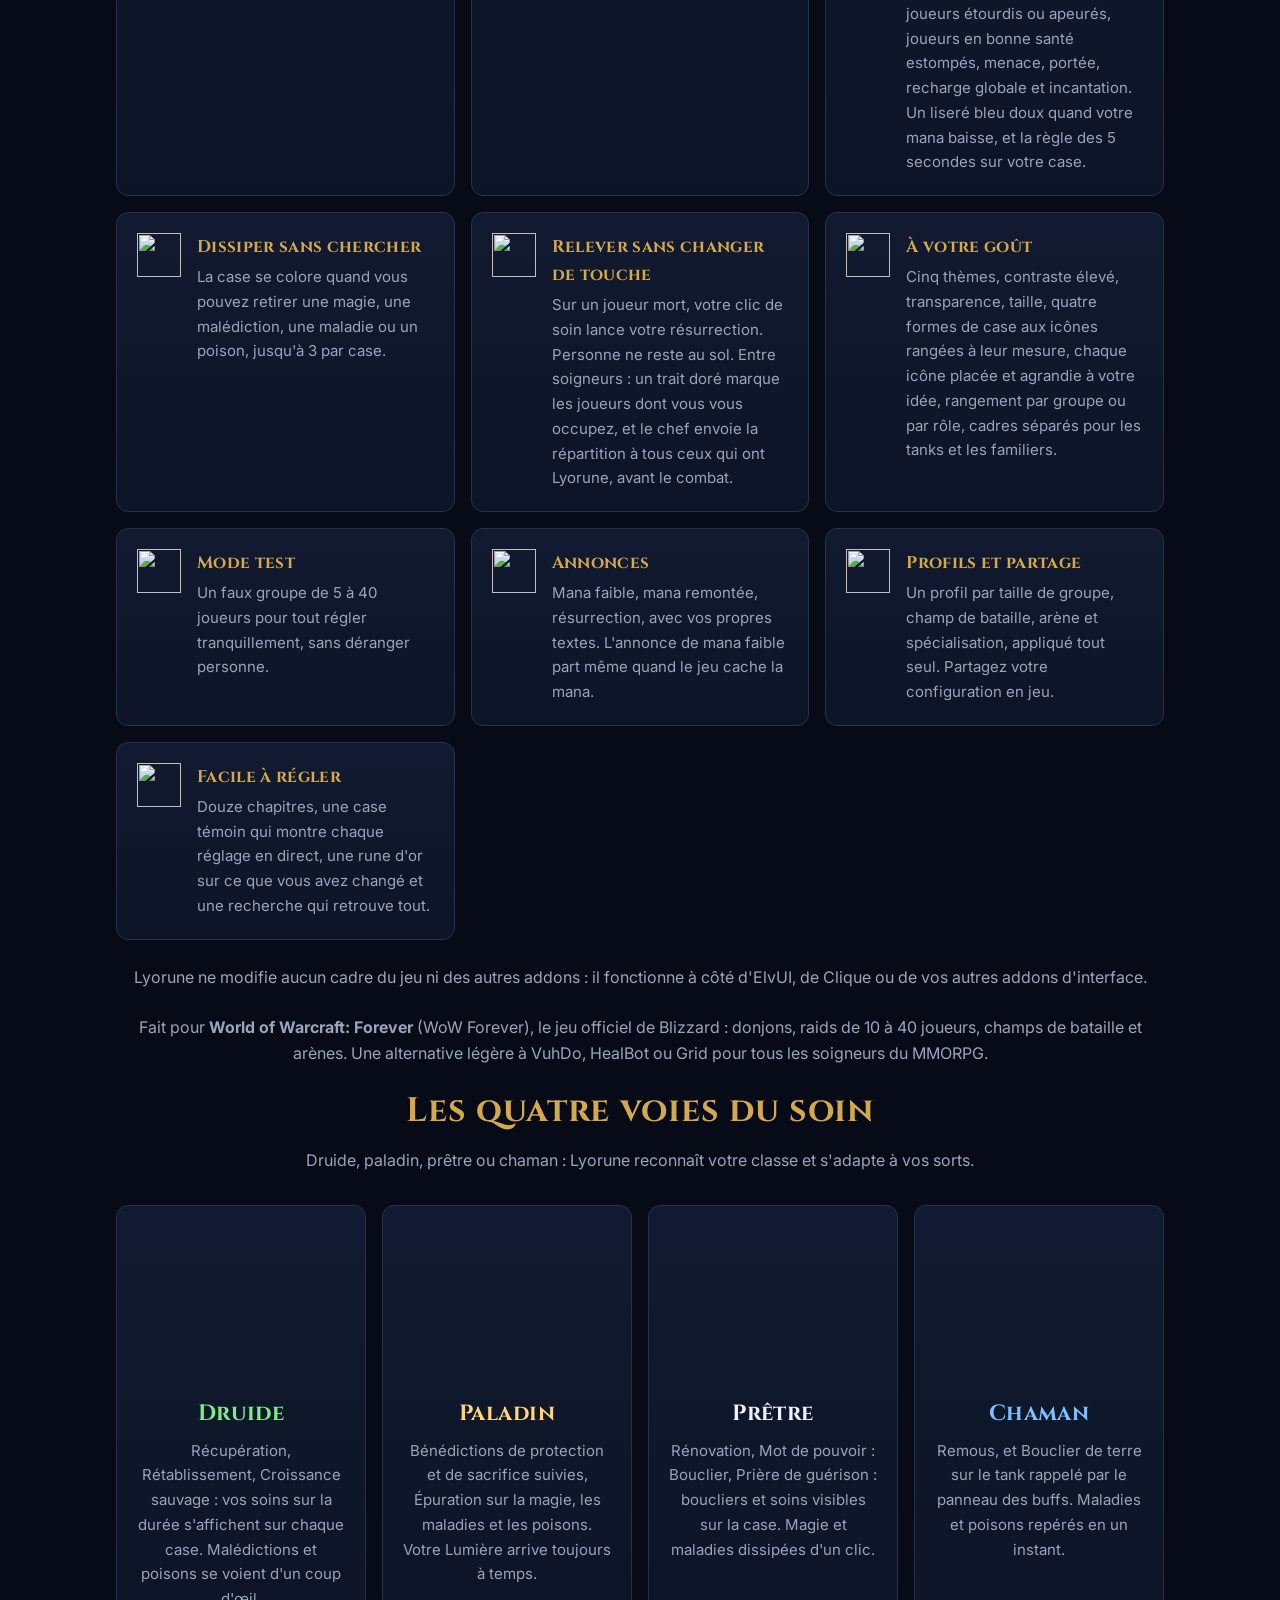
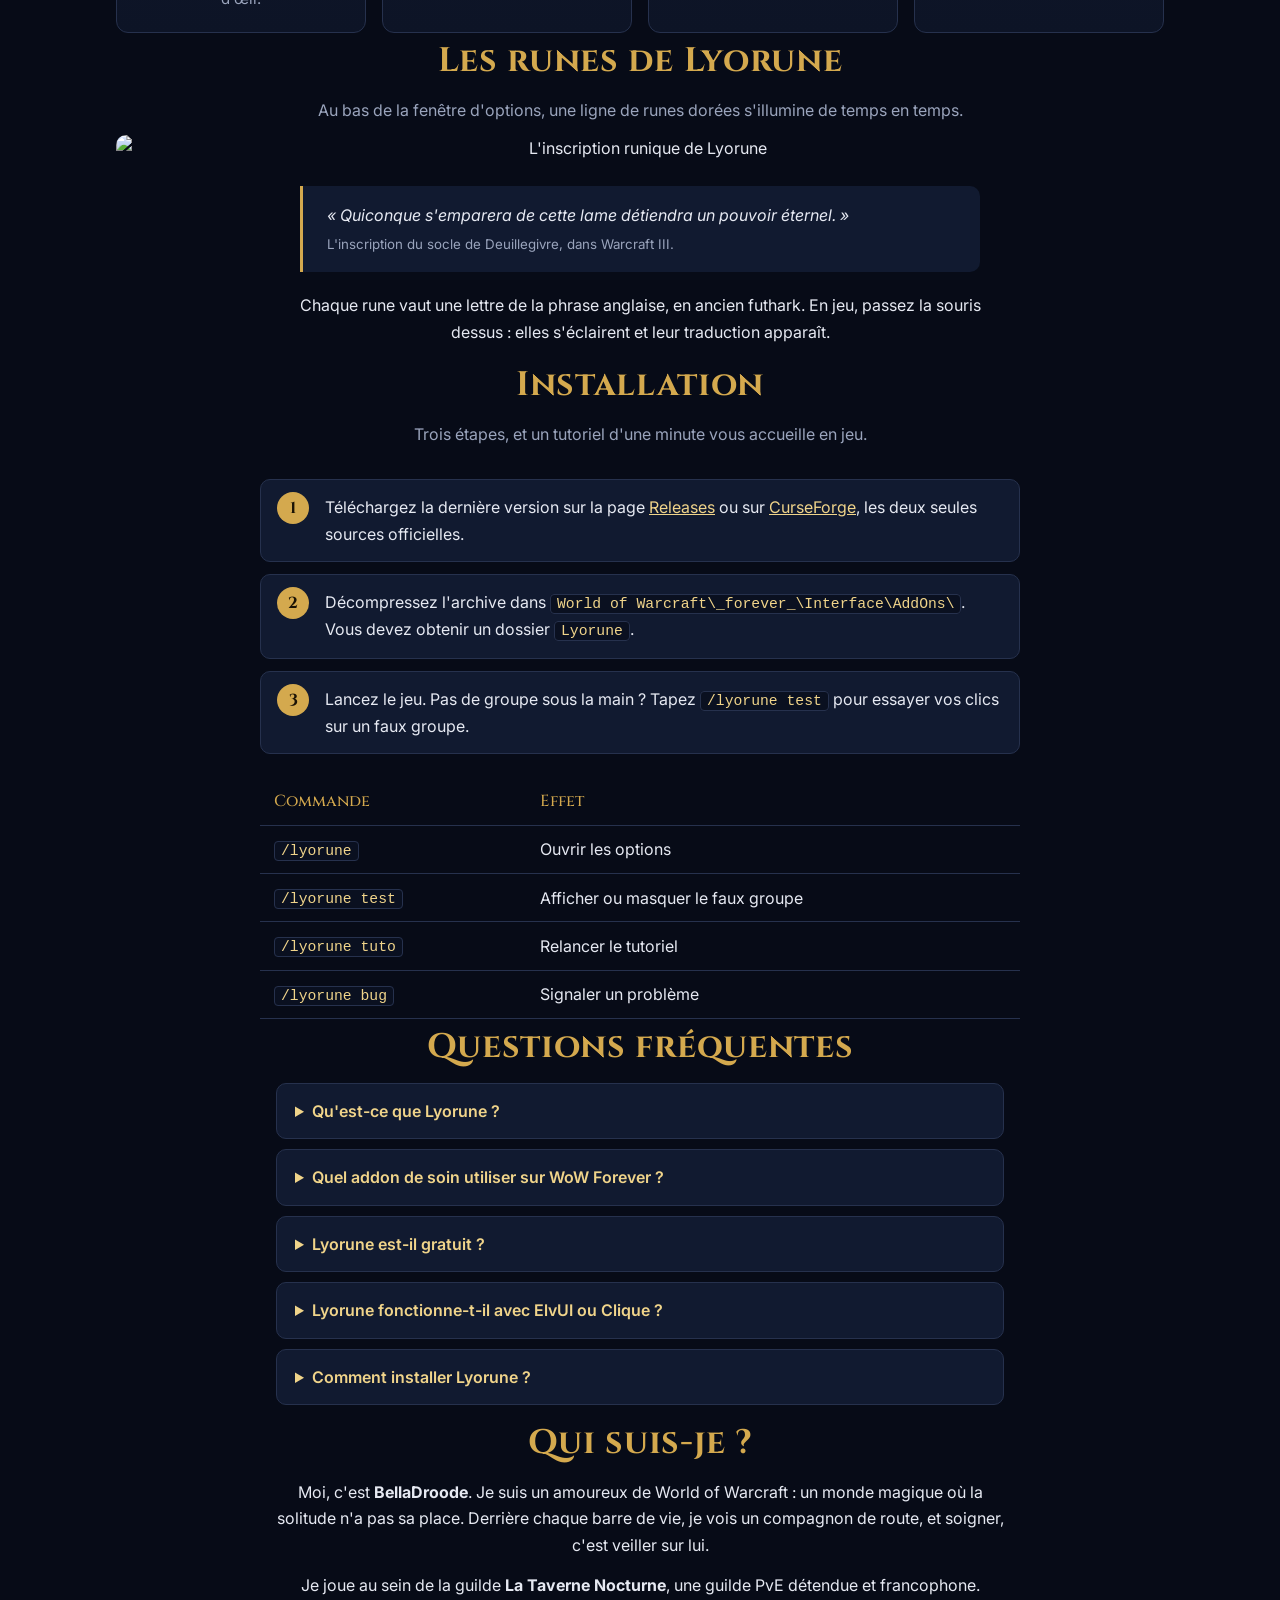
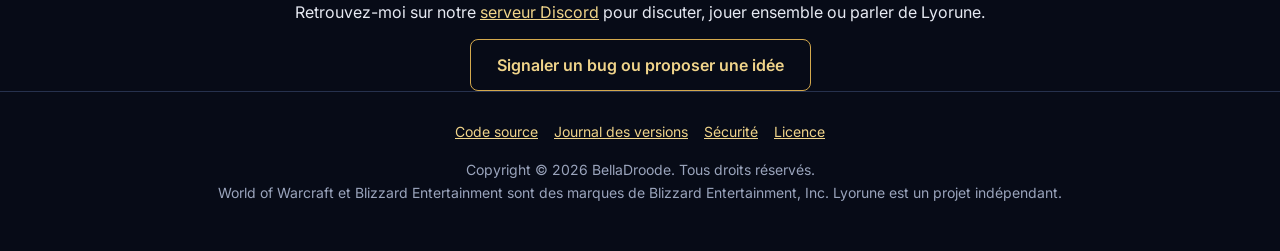
==== commit 1f05235f: "Étape 31 : page Les amis de Lyorune (chiffres du projet, carnet de soigneur, mot de l'auteur, mur de" ====
--- a/site/index.html
+++ b/site/index.html
@@ -216,7 +216,7 @@
       <div class="carte"><img src="images/runes/m.png" alt=""><div><h3>Mode test</h3><p>Un faux groupe de 5 à 40 joueurs pour tout régler tranquillement, sans déranger personne.</p></div></div>
       <div class="carte"><img src="images/runes/a.png" alt=""><div><h3>Annonces</h3><p>Mana faible, mana remontée, résurrection, avec vos propres textes. L'annonce de mana faible part même quand le jeu cache la mana.</p></div></div>
       <div class="carte"><img src="images/runes/p.png" alt=""><div><h3>Profils et partage</h3><p>Un profil par taille de groupe, champ de bataille, arène et spécialisation, appliqué tout seul. Partagez votre configuration en jeu.</p></div></div>
-      <div class="carte"><img src="images/runes/f.png" alt=""><div><h3>Facile à régler</h3><p>Onze chapitres, une case témoin qui montre chaque réglage en direct, une rune d'or sur ce que vous avez changé et une recherche qui retrouve tout.</p></div></div>
+      <div class="carte"><img src="images/runes/f.png" alt=""><div><h3>Facile à régler</h3><p>Douze chapitres, une case témoin qui montre chaque réglage en direct, une rune d'or sur ce que vous avez changé et une recherche qui retrouve tout.</p></div></div>
     </div>
     <p class="note">Lyorune ne modifie aucun cadre du jeu ni des autres addons : il fonctionne à côté d'ElvUI, de Clique ou de vos autres addons d'interface.</p>
     <p class="note">Fait pour <strong>World of Warcraft: Forever</strong> (WoW Forever), le jeu officiel de Blizzard : donjons, raids de 10 à 40 joueurs, champs de bataille et arènes. Une alternative légère à VuhDo, HealBot ou Grid pour tous les soigneurs du MMORPG.</p>
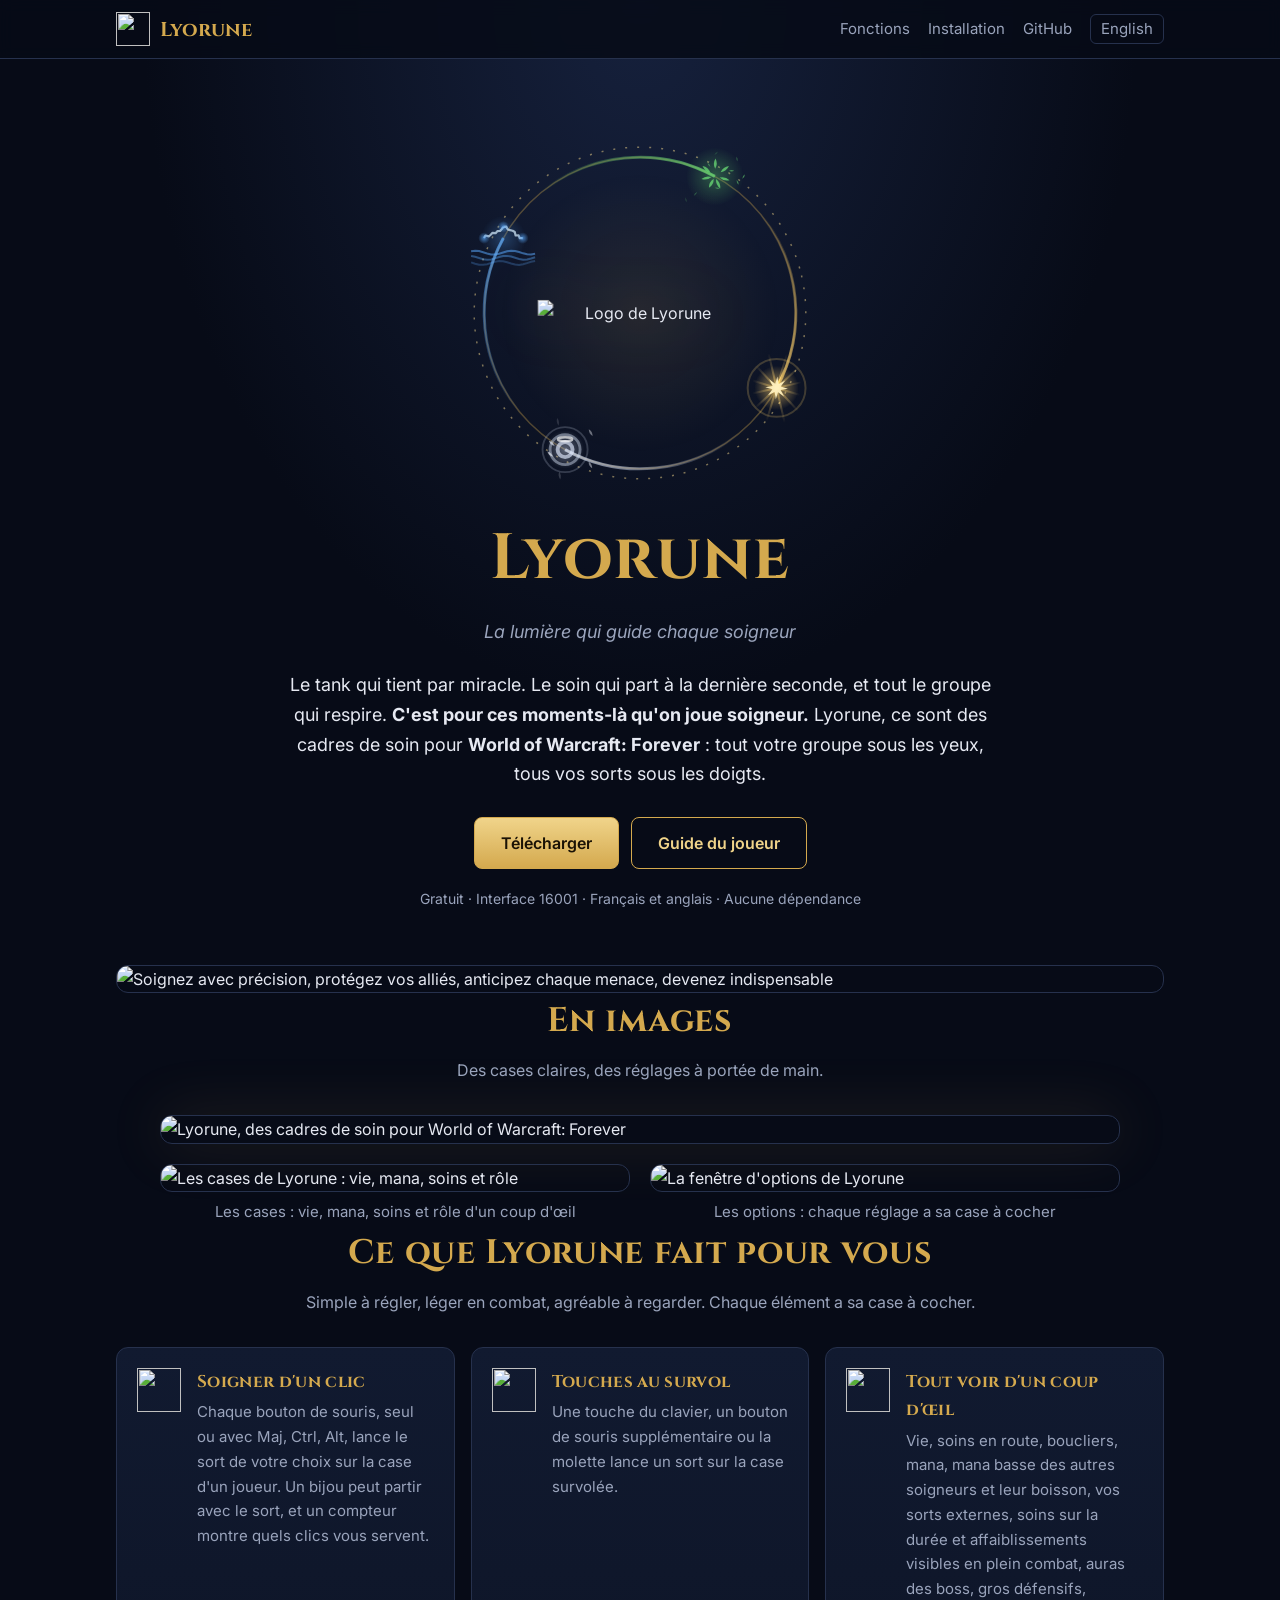
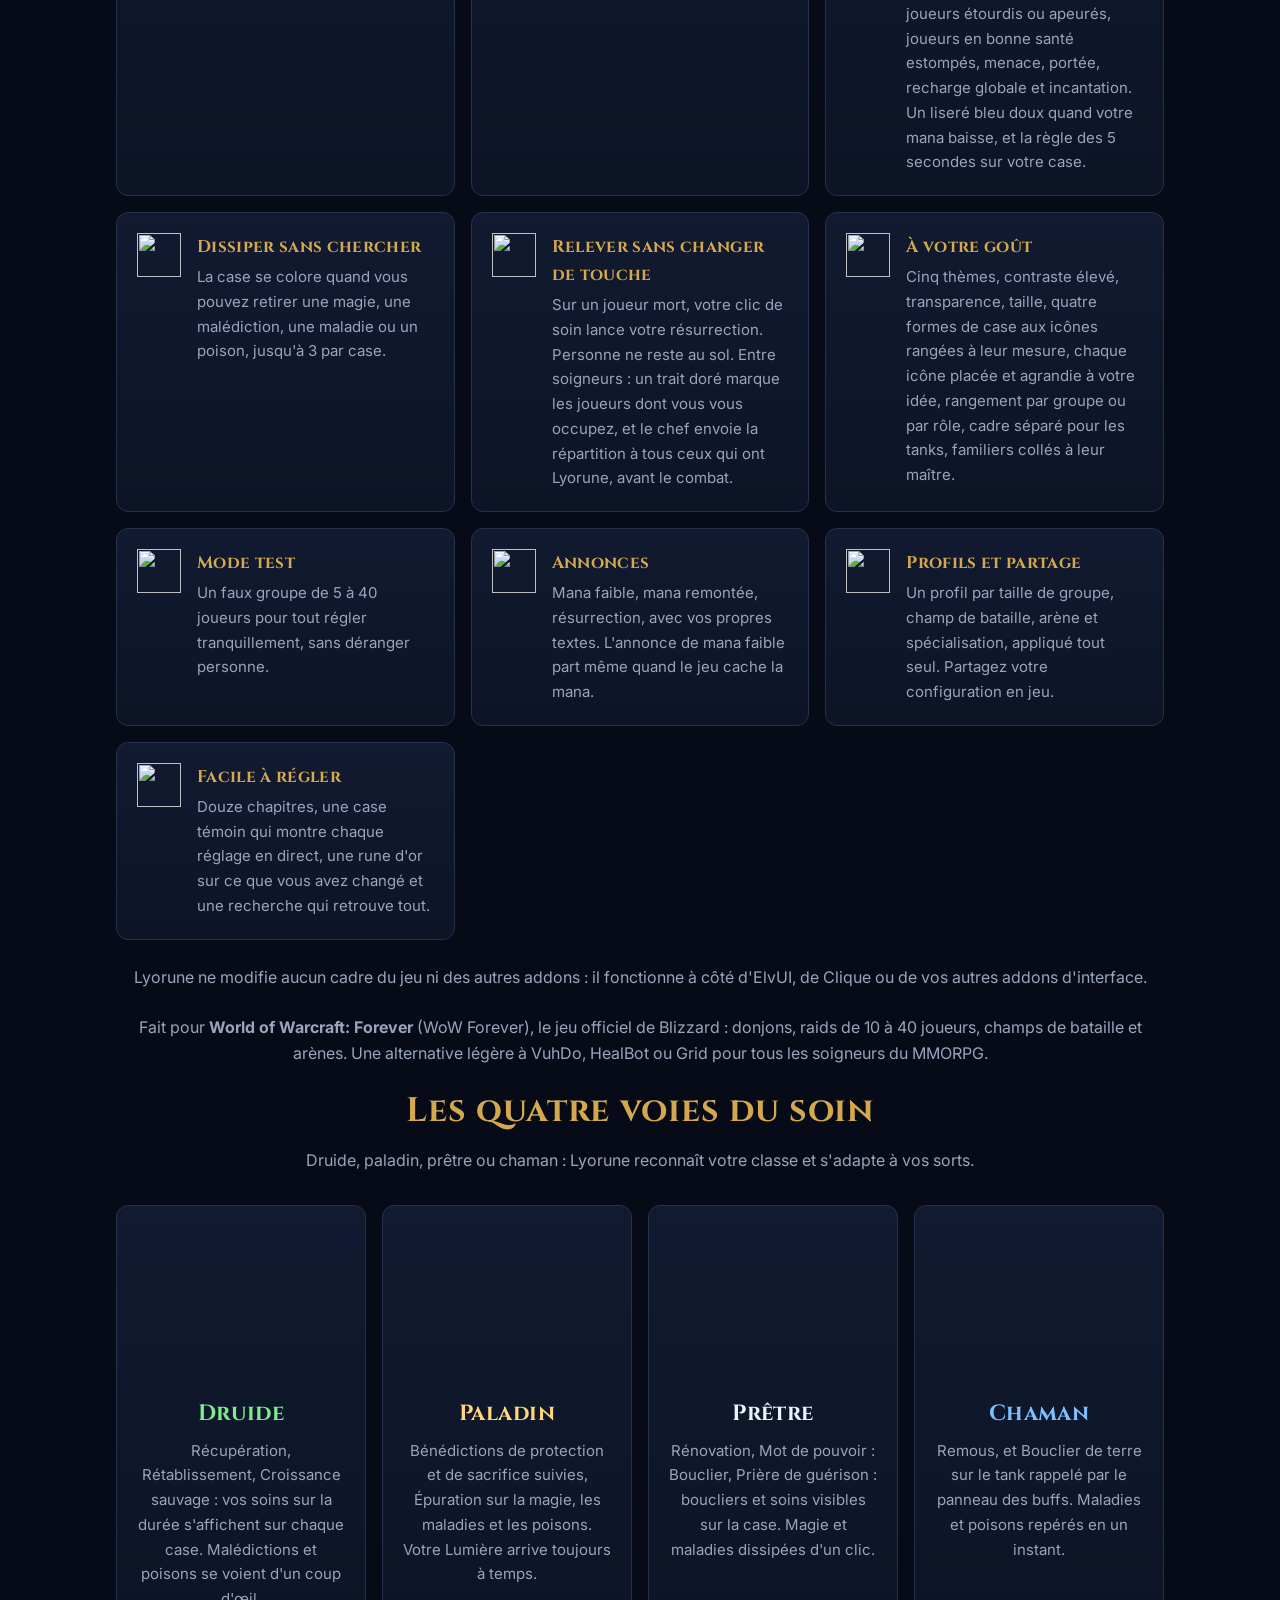
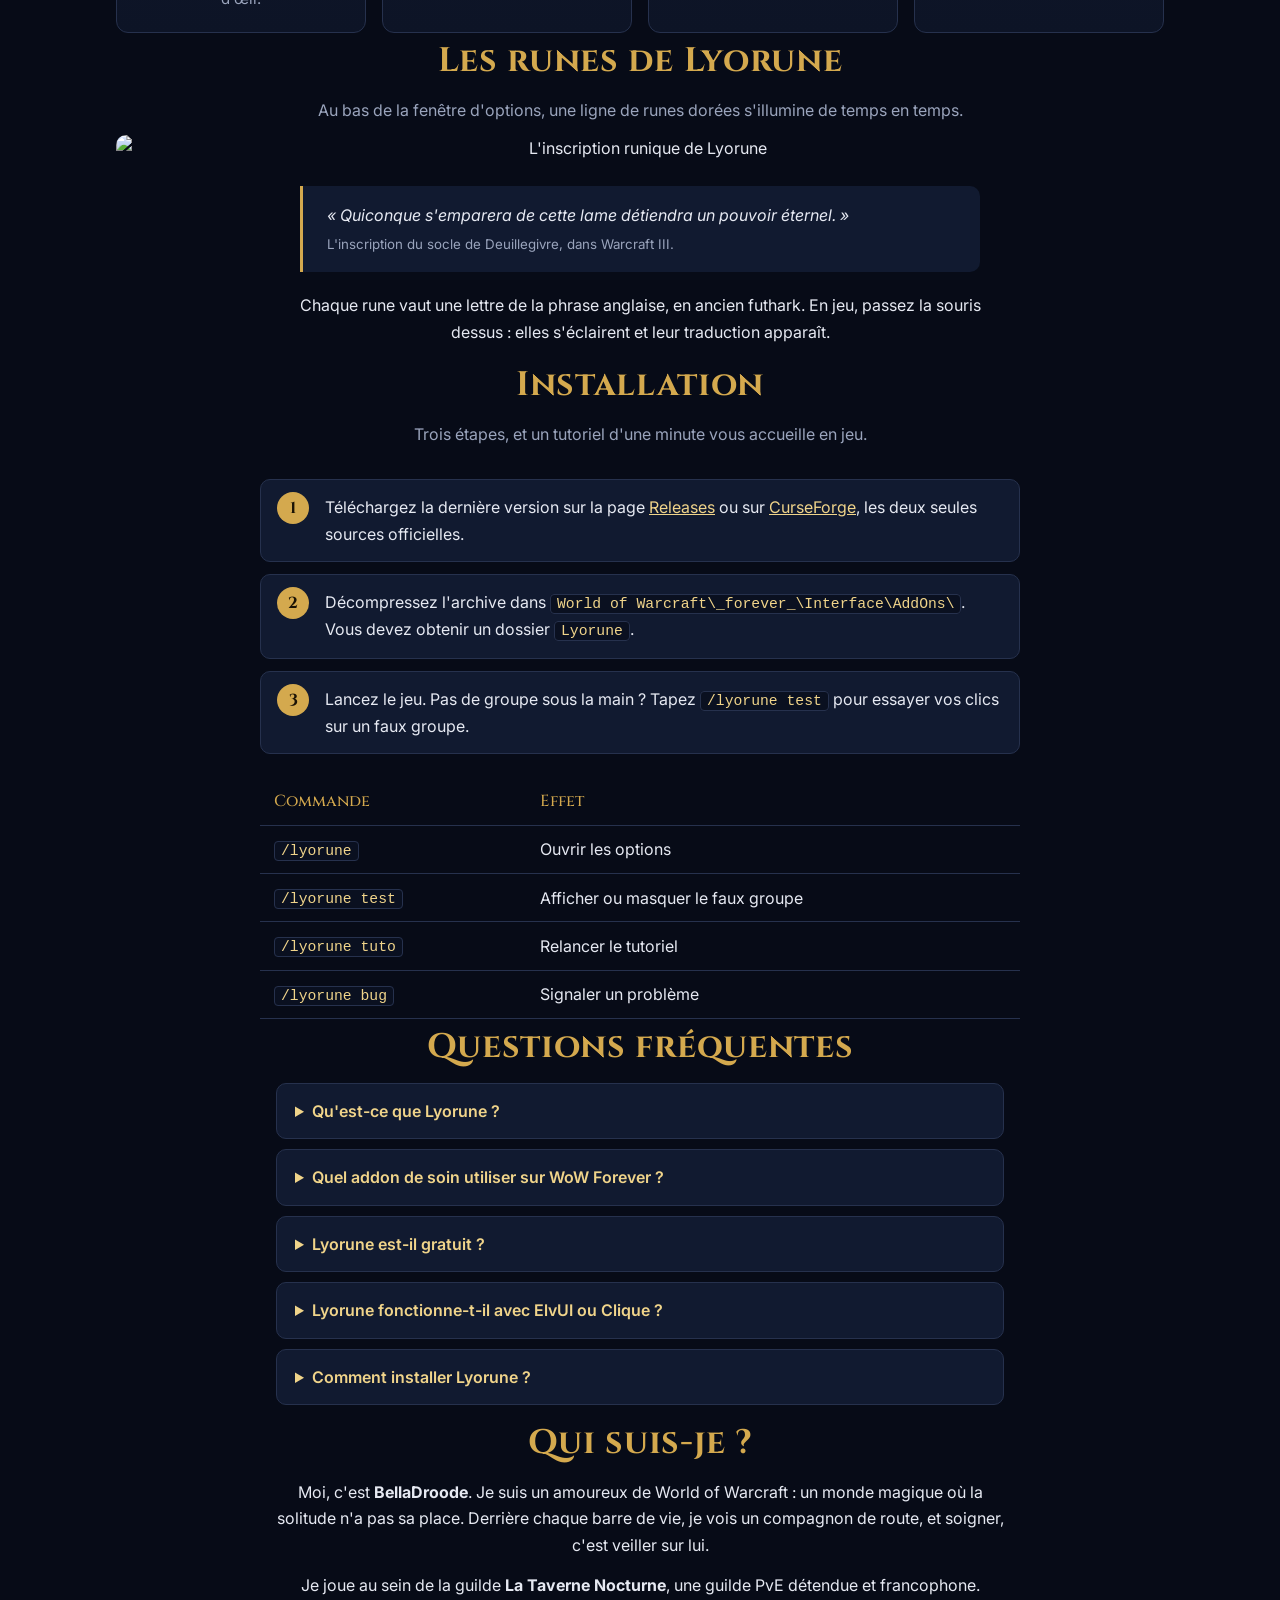
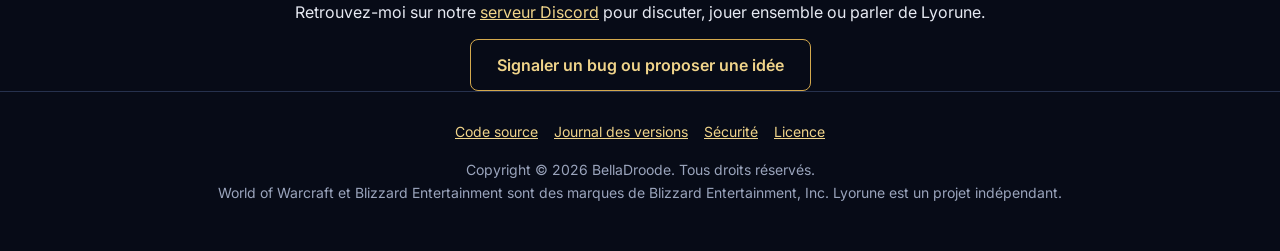
==== commit 62e76473: "Familiers collés à leur maître, colonne collée aux groupes en raid" ====
--- a/site/index.html
+++ b/site/index.html
@@ -212,7 +212,7 @@
       <div class="carte"><img src="images/runes/u.png" alt=""><div><h3>Tout voir d'un coup d'œil</h3><p>Vie, soins en route, boucliers, mana, mana basse des autres soigneurs et leur boisson, vos sorts externes, soins sur la durée et affaiblissements visibles en plein combat, auras des boss, gros défensifs, joueurs étourdis ou apeurés, joueurs en bonne santé estompés, menace, portée, recharge globale et incantation. Un liseré bleu doux quand votre mana baisse, et la règle des 5 secondes sur votre case.</p></div></div>
       <div class="carte"><img src="images/runes/d.png" alt=""><div><h3>Dissiper sans chercher</h3><p>La case se colore quand vous pouvez retirer une magie, une malédiction, une maladie ou un poison, jusqu'à 3 par case.</p></div></div>
       <div class="carte"><img src="images/runes/r.png" alt=""><div><h3>Relever sans changer de touche</h3><p>Sur un joueur mort, votre clic de soin lance votre résurrection. Personne ne reste au sol. Entre soigneurs : un trait doré marque les joueurs dont vous vous occupez, et le chef envoie la répartition à tous ceux qui ont Lyorune, avant le combat.</p></div></div>
-      <div class="carte"><img src="images/runes/g.png" alt=""><div><h3>À votre goût</h3><p>Cinq thèmes, contraste élevé, transparence, taille, quatre formes de case aux icônes rangées à leur mesure, chaque icône placée et agrandie à votre idée, rangement par groupe ou par rôle, cadres séparés pour les tanks et les familiers.</p></div></div>
+      <div class="carte"><img src="images/runes/g.png" alt=""><div><h3>À votre goût</h3><p>Cinq thèmes, contraste élevé, transparence, taille, quatre formes de case aux icônes rangées à leur mesure, chaque icône placée et agrandie à votre idée, rangement par groupe ou par rôle, cadre séparé pour les tanks, familiers collés à leur maître.</p></div></div>
       <div class="carte"><img src="images/runes/m.png" alt=""><div><h3>Mode test</h3><p>Un faux groupe de 5 à 40 joueurs pour tout régler tranquillement, sans déranger personne.</p></div></div>
       <div class="carte"><img src="images/runes/a.png" alt=""><div><h3>Annonces</h3><p>Mana faible, mana remontée, résurrection, avec vos propres textes. L'annonce de mana faible part même quand le jeu cache la mana.</p></div></div>
       <div class="carte"><img src="images/runes/p.png" alt=""><div><h3>Profils et partage</h3><p>Un profil par taille de groupe, champ de bataille, arène et spécialisation, appliqué tout seul. Partagez votre configuration en jeu.</p></div></div>
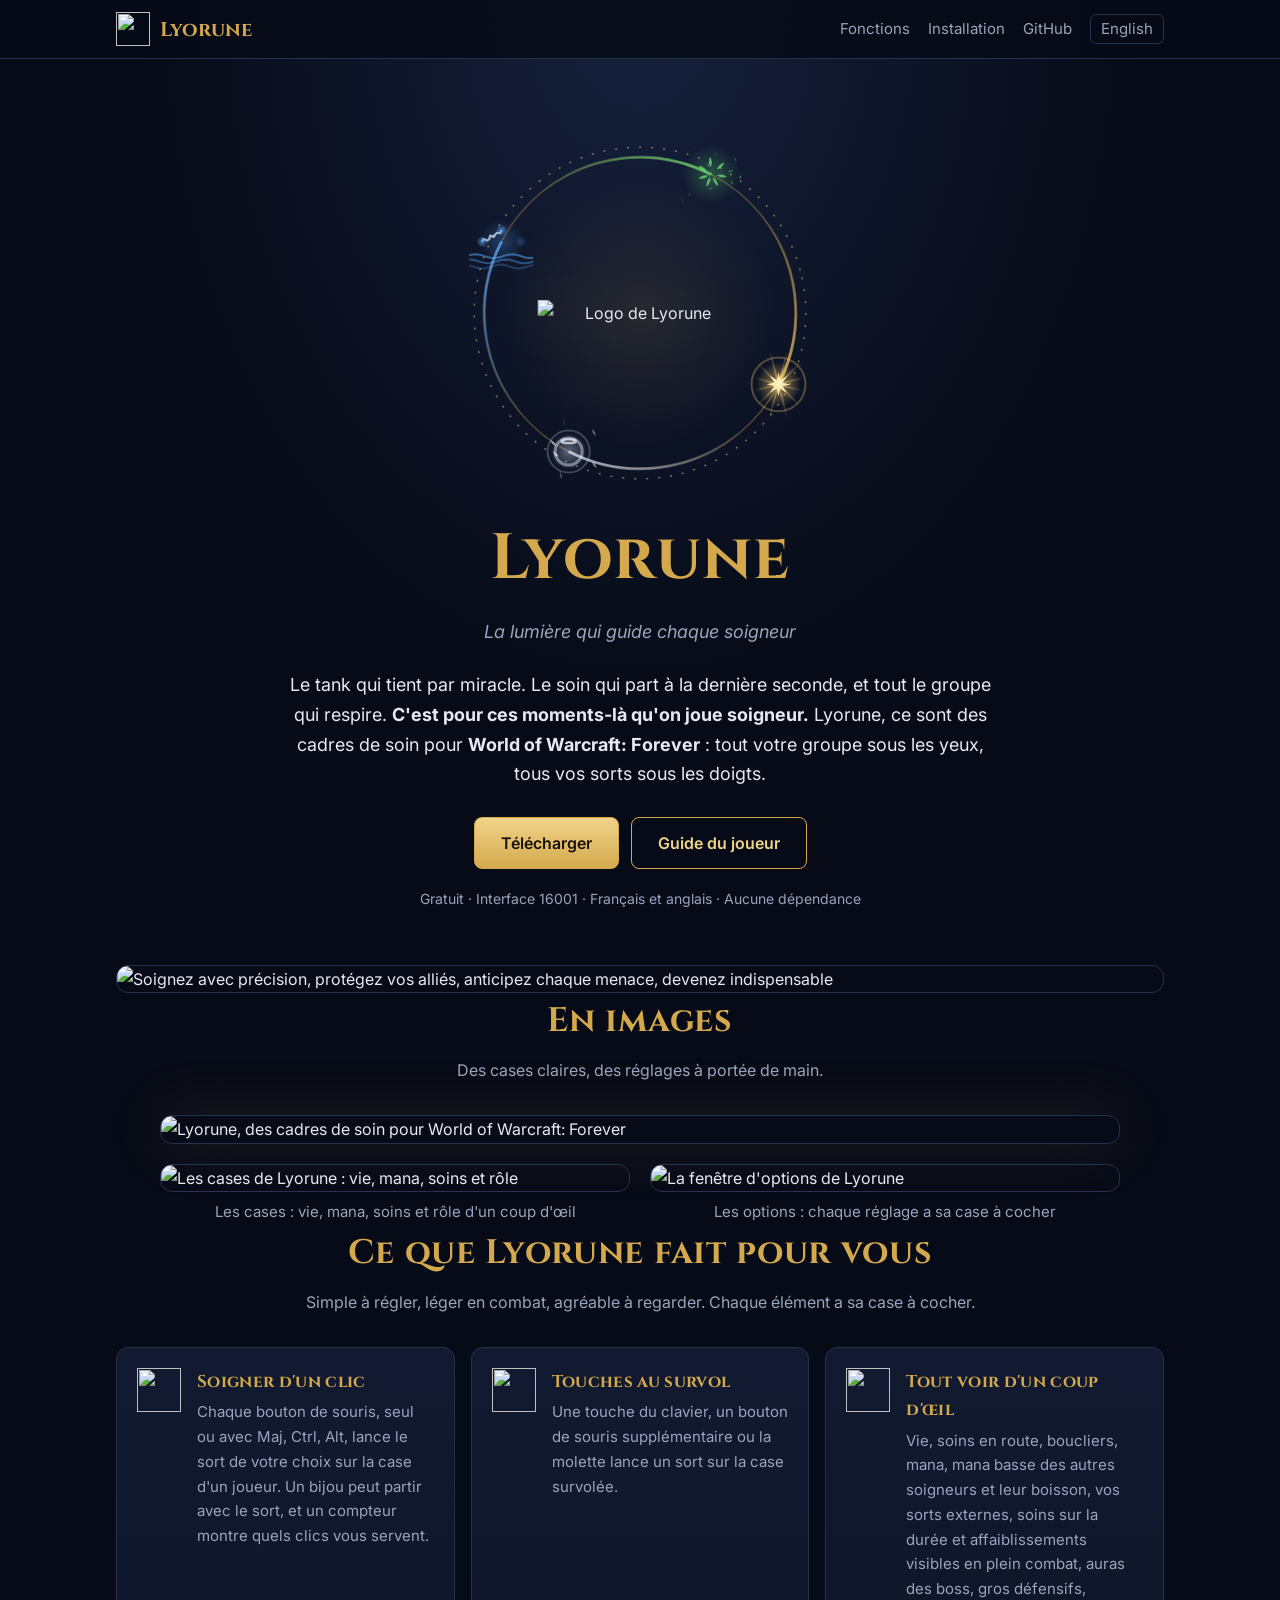
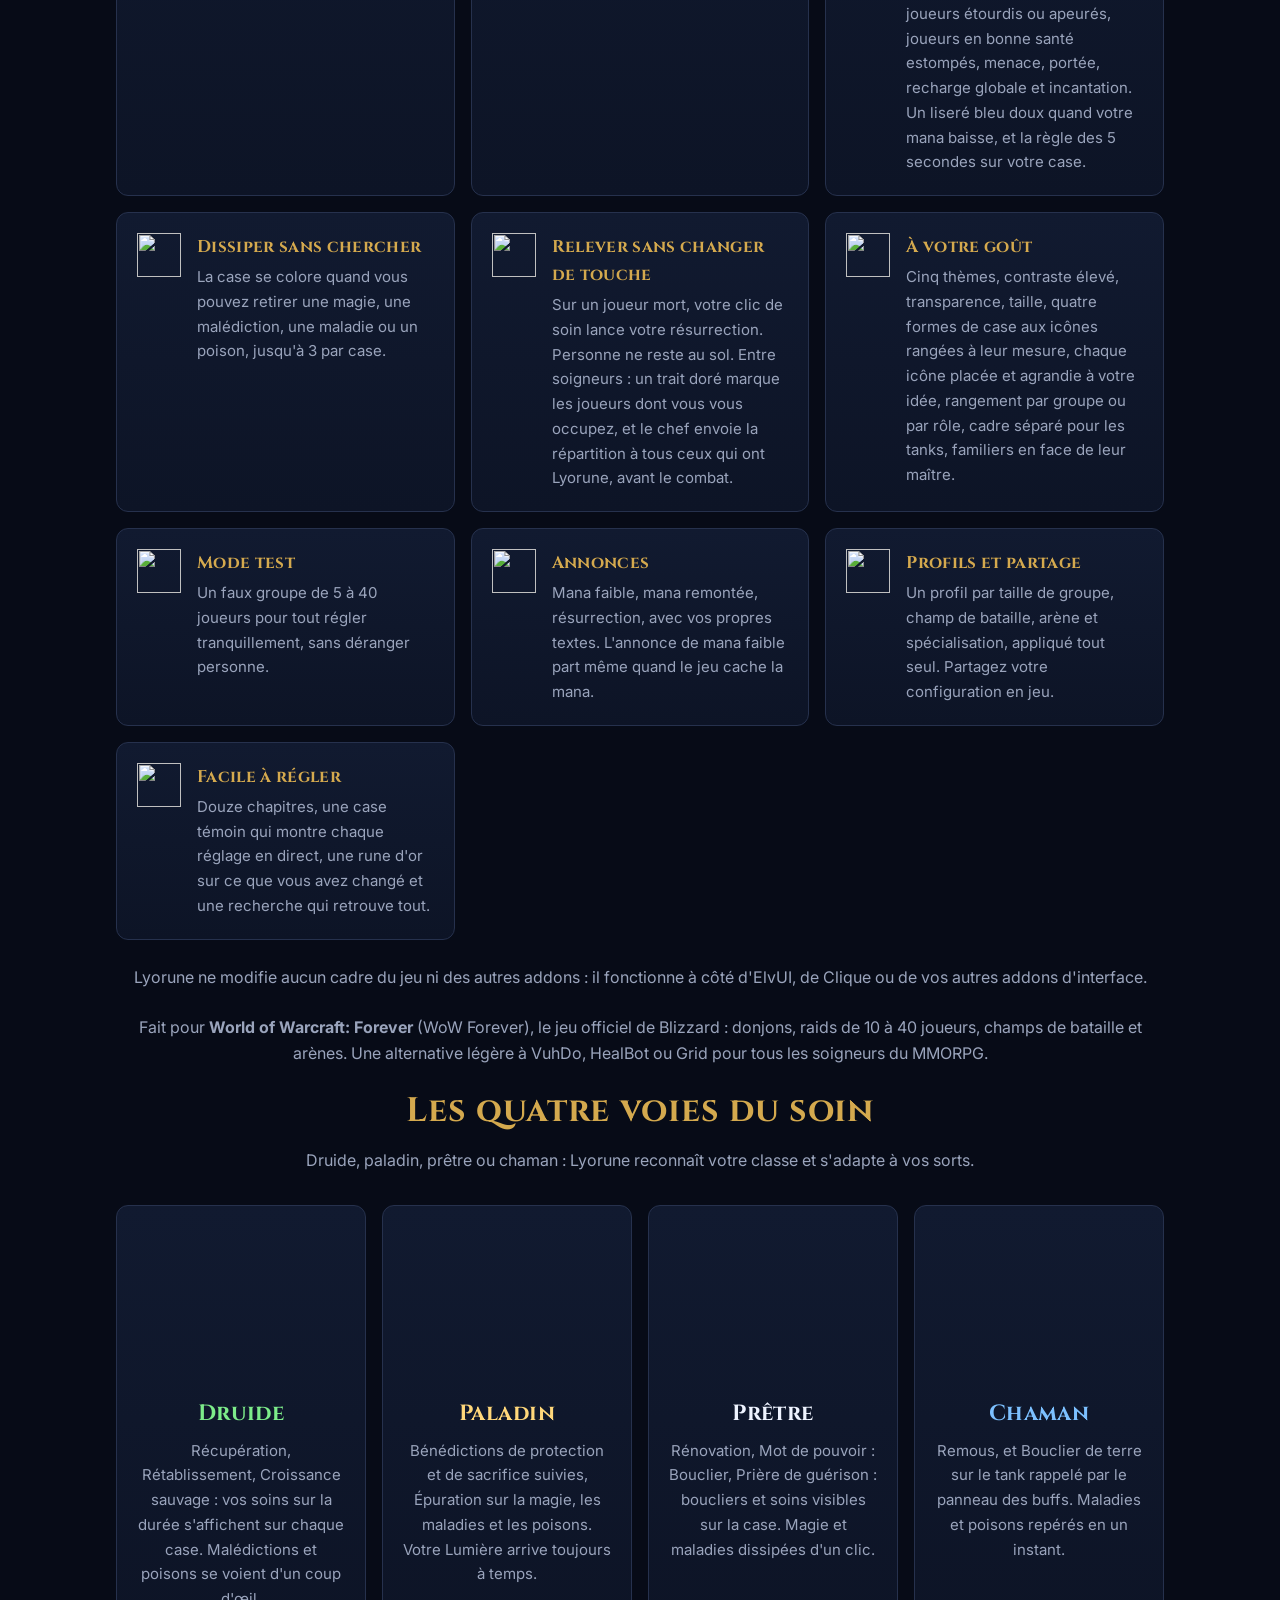
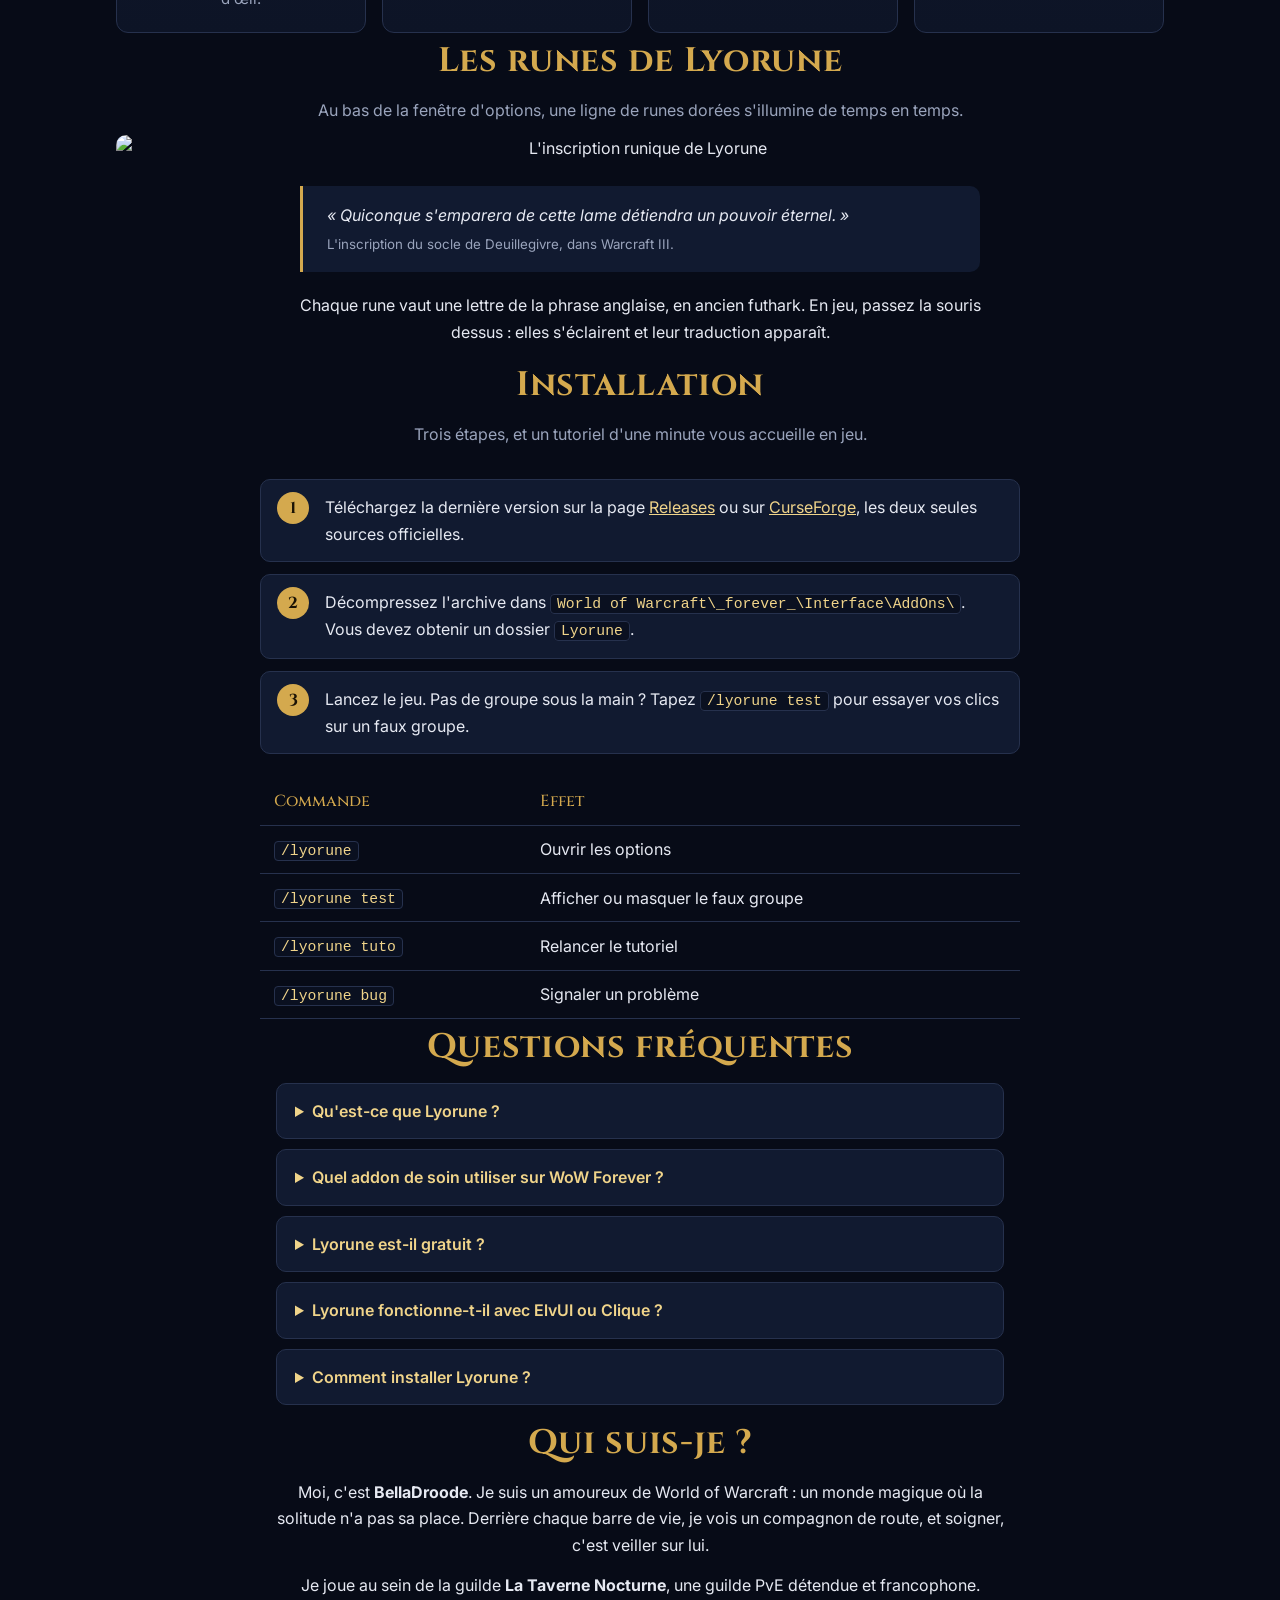
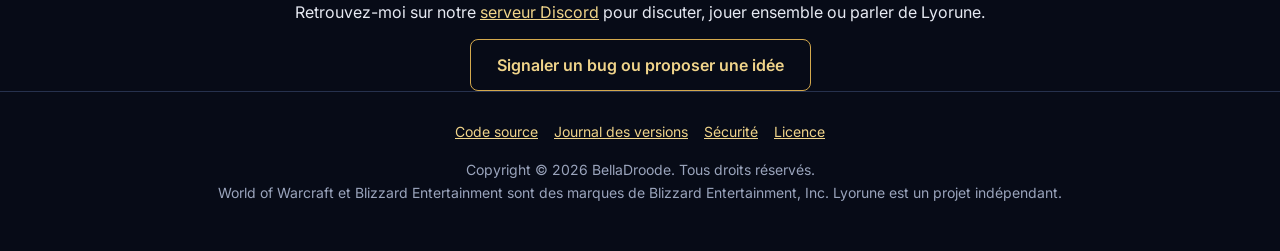
==== commit a8924c5f: "Familiers : colonne à part, écartée du groupe, chacun en face de son maître, taille réglable" ====
--- a/site/index.html
+++ b/site/index.html
@@ -212,7 +212,7 @@
       <div class="carte"><img src="images/runes/u.png" alt=""><div><h3>Tout voir d'un coup d'œil</h3><p>Vie, soins en route, boucliers, mana, mana basse des autres soigneurs et leur boisson, vos sorts externes, soins sur la durée et affaiblissements visibles en plein combat, auras des boss, gros défensifs, joueurs étourdis ou apeurés, joueurs en bonne santé estompés, menace, portée, recharge globale et incantation. Un liseré bleu doux quand votre mana baisse, et la règle des 5 secondes sur votre case.</p></div></div>
       <div class="carte"><img src="images/runes/d.png" alt=""><div><h3>Dissiper sans chercher</h3><p>La case se colore quand vous pouvez retirer une magie, une malédiction, une maladie ou un poison, jusqu'à 3 par case.</p></div></div>
       <div class="carte"><img src="images/runes/r.png" alt=""><div><h3>Relever sans changer de touche</h3><p>Sur un joueur mort, votre clic de soin lance votre résurrection. Personne ne reste au sol. Entre soigneurs : un trait doré marque les joueurs dont vous vous occupez, et le chef envoie la répartition à tous ceux qui ont Lyorune, avant le combat.</p></div></div>
-      <div class="carte"><img src="images/runes/g.png" alt=""><div><h3>À votre goût</h3><p>Cinq thèmes, contraste élevé, transparence, taille, quatre formes de case aux icônes rangées à leur mesure, chaque icône placée et agrandie à votre idée, rangement par groupe ou par rôle, cadre séparé pour les tanks, familiers collés à leur maître.</p></div></div>
+      <div class="carte"><img src="images/runes/g.png" alt=""><div><h3>À votre goût</h3><p>Cinq thèmes, contraste élevé, transparence, taille, quatre formes de case aux icônes rangées à leur mesure, chaque icône placée et agrandie à votre idée, rangement par groupe ou par rôle, cadre séparé pour les tanks, familiers en face de leur maître.</p></div></div>
       <div class="carte"><img src="images/runes/m.png" alt=""><div><h3>Mode test</h3><p>Un faux groupe de 5 à 40 joueurs pour tout régler tranquillement, sans déranger personne.</p></div></div>
       <div class="carte"><img src="images/runes/a.png" alt=""><div><h3>Annonces</h3><p>Mana faible, mana remontée, résurrection, avec vos propres textes. L'annonce de mana faible part même quand le jeu cache la mana.</p></div></div>
       <div class="carte"><img src="images/runes/p.png" alt=""><div><h3>Profils et partage</h3><p>Un profil par taille de groupe, champ de bataille, arène et spécialisation, appliqué tout seul. Partagez votre configuration en jeu.</p></div></div>
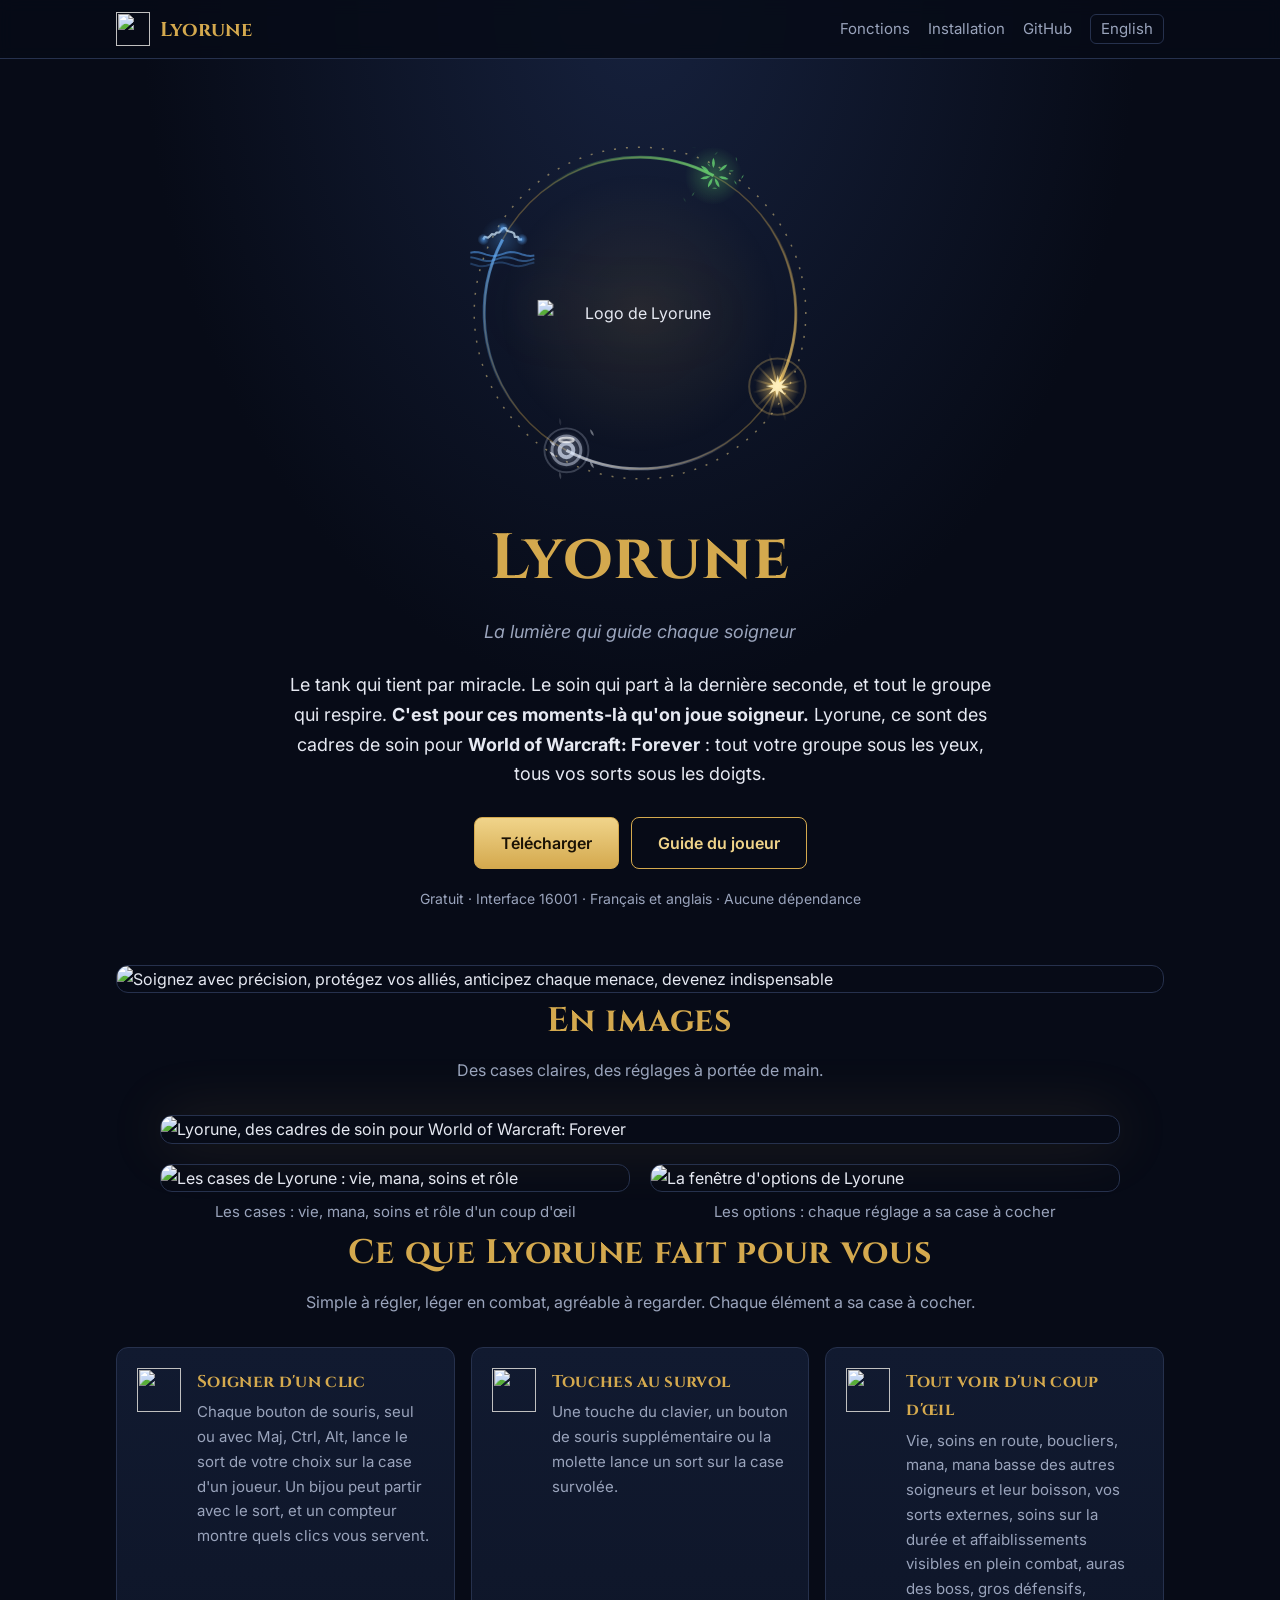
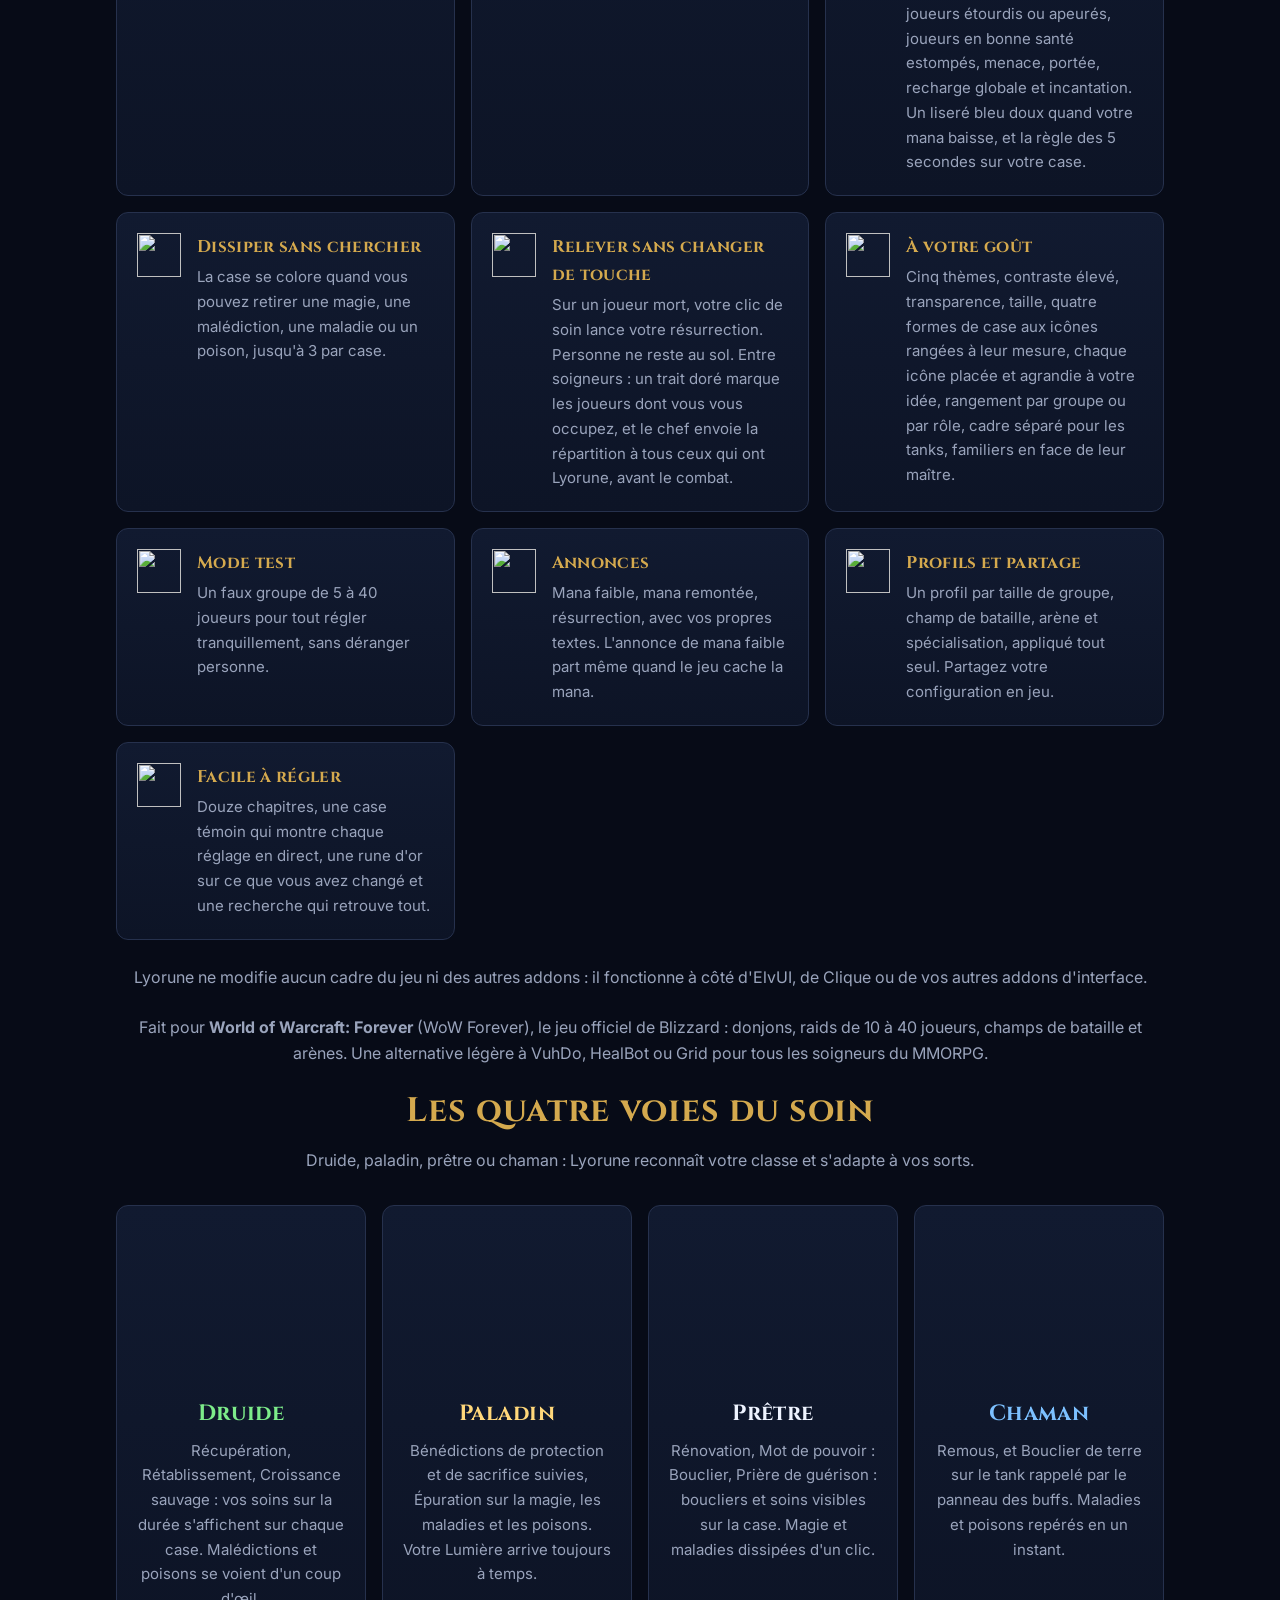
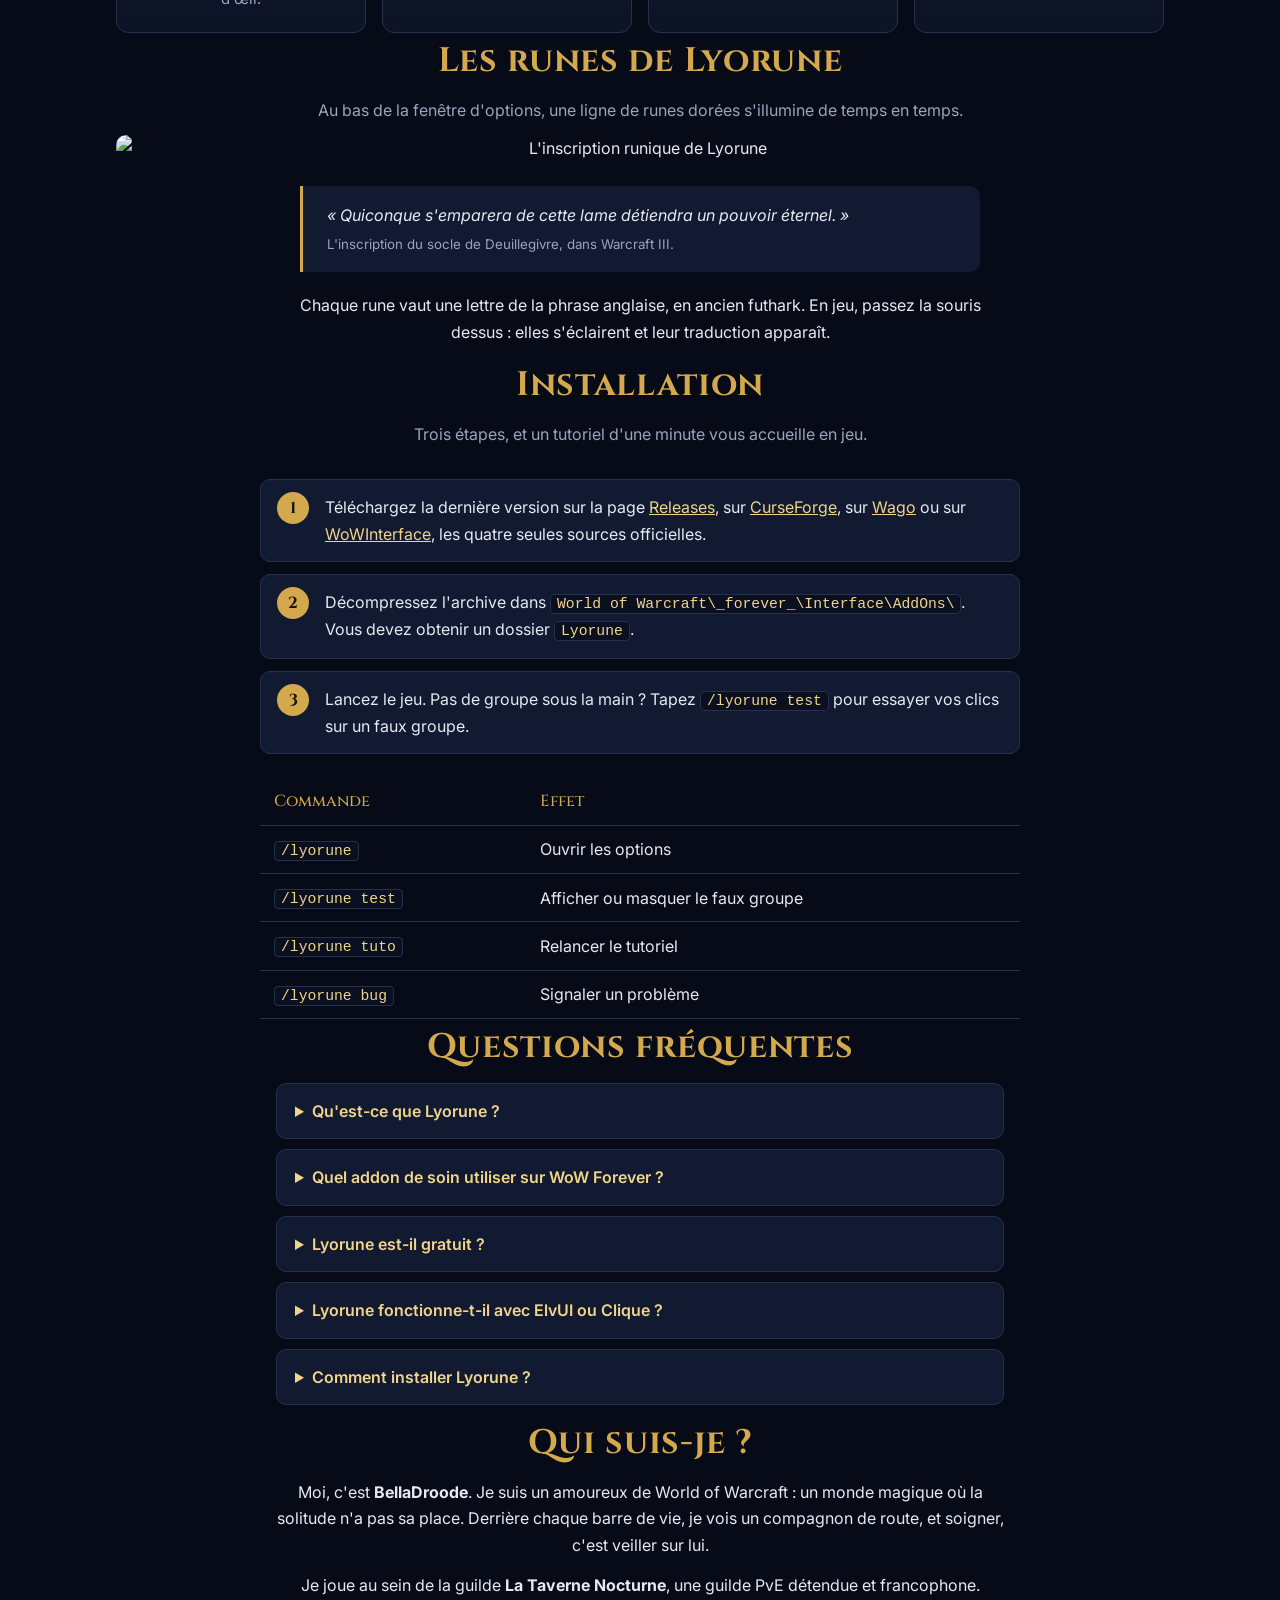
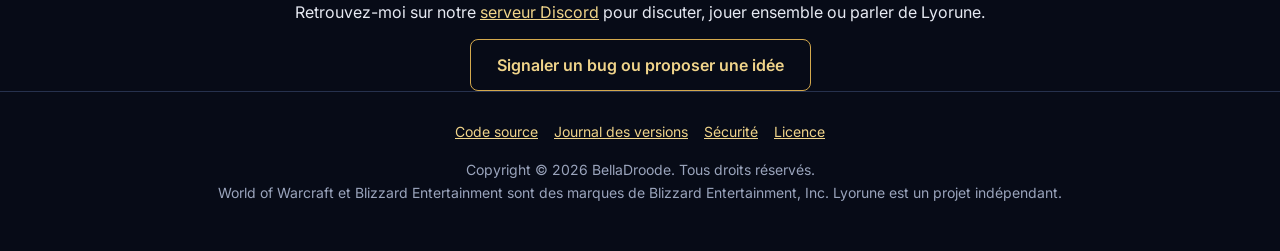
==== commit 5a8fdbbf: "Wago et WoWInterface parmi les sources officielles" ====
--- a/site/index.html
+++ b/site/index.html
@@ -135,7 +135,7 @@
           "name": "Lyorune est-il gratuit ?",
           "acceptedAnswer": {
             "@type": "Answer",
-            "text": "Oui. Lyorune est gratuit et se télécharge sur la page Releases de GitHub ou sur CurseForge (projet Lyorune Healing), ses deux seules sources officielles."
+            "text": "Oui. Lyorune est gratuit et se télécharge sur la page Releases de GitHub, sur CurseForge (projet Lyorune Healing), sur Wago ou sur WoWInterface, ses quatre seules sources officielles."
           }
         },
         {
@@ -246,7 +246,7 @@
     <h2>Installation</h2>
     <p class="sous-titre">Trois étapes, et un tutoriel d'une minute vous accueille en jeu.</p>
     <ol class="etapes">
-      <li>Téléchargez la dernière version sur la page <a href="https://github.com/BellaHealFr/Lyorune/releases/latest">Releases</a> ou sur <a href="https://www.curseforge.com/wow/addons/lyorune-healing">CurseForge</a>, les deux seules sources officielles.</li>
+      <li>Téléchargez la dernière version sur la page <a href="https://github.com/BellaHealFr/Lyorune/releases/latest">Releases</a>, sur <a href="https://www.curseforge.com/wow/addons/lyorune-healing">CurseForge</a>, sur <a href="https://addons.wago.io/addons/lyorune">Wago</a> ou sur <a href="https://www.wowinterface.com/downloads/info27323-Lyorune.html">WoWInterface</a>, les quatre seules sources officielles.</li>
       <li>Décompressez l'archive dans <code>World of Warcraft\_forever_\Interface\AddOns\</code>. Vous devez obtenir un dossier <code>Lyorune</code>.</li>
       <li>Lancez le jeu. Pas de groupe sous la main ? Tapez <code>/lyorune test</code> pour essayer vos clics sur un faux groupe.</li>
     </ol>
@@ -263,7 +263,7 @@
     <h2>Questions fréquentes</h2>
     <details><summary>Qu'est-ce que Lyorune ?</summary><p>Lyorune est un addon gratuit de cadres de soin pour World of Warcraft: Forever. Il affiche tout le groupe ou le raid et lance vos sorts de soin d'un clic sur la case d'un joueur.</p></details>
     <details><summary>Quel addon de soin utiliser sur WoW Forever ?</summary><p>Lyorune est fait pour World of Warcraft: Forever (interface 16001). Il est plus léger que VuhDo et HealBot, gère les valeurs cachées en combat et convient au prêtre, au druide, au paladin et au chaman.</p></details>
-    <details><summary>Lyorune est-il gratuit ?</summary><p>Oui. Lyorune est gratuit et se télécharge sur la page <a href="https://github.com/BellaHealFr/Lyorune/releases/latest">Releases de GitHub</a> ou sur <a href="https://www.curseforge.com/wow/addons/lyorune-healing">CurseForge</a>, ses deux seules sources officielles.</p></details>
+    <details><summary>Lyorune est-il gratuit ?</summary><p>Oui. Lyorune est gratuit et se télécharge sur la page <a href="https://github.com/BellaHealFr/Lyorune/releases/latest">Releases de GitHub</a>, sur <a href="https://www.curseforge.com/wow/addons/lyorune-healing">CurseForge</a>, sur <a href="https://addons.wago.io/addons/lyorune">Wago</a> ou sur <a href="https://www.wowinterface.com/downloads/info27323-Lyorune.html">WoWInterface</a>, ses quatre seules sources officielles.</p></details>
     <details><summary>Lyorune fonctionne-t-il avec ElvUI ou Clique ?</summary><p>Oui. Lyorune ne modifie aucun cadre du jeu ni des autres addons. Il fonctionne à côté d'ElvUI, de Clique et des autres addons d'interface.</p></details>
     <details><summary>Comment installer Lyorune ?</summary><p>Téléchargez l'archive sur GitHub, décompressez-la dans <code>World of Warcraft\_forever_\Interface\AddOns\</code> et lancez le jeu. Un tutoriel d'une minute s'ouvre à la première connexion.</p></details>
   </section>
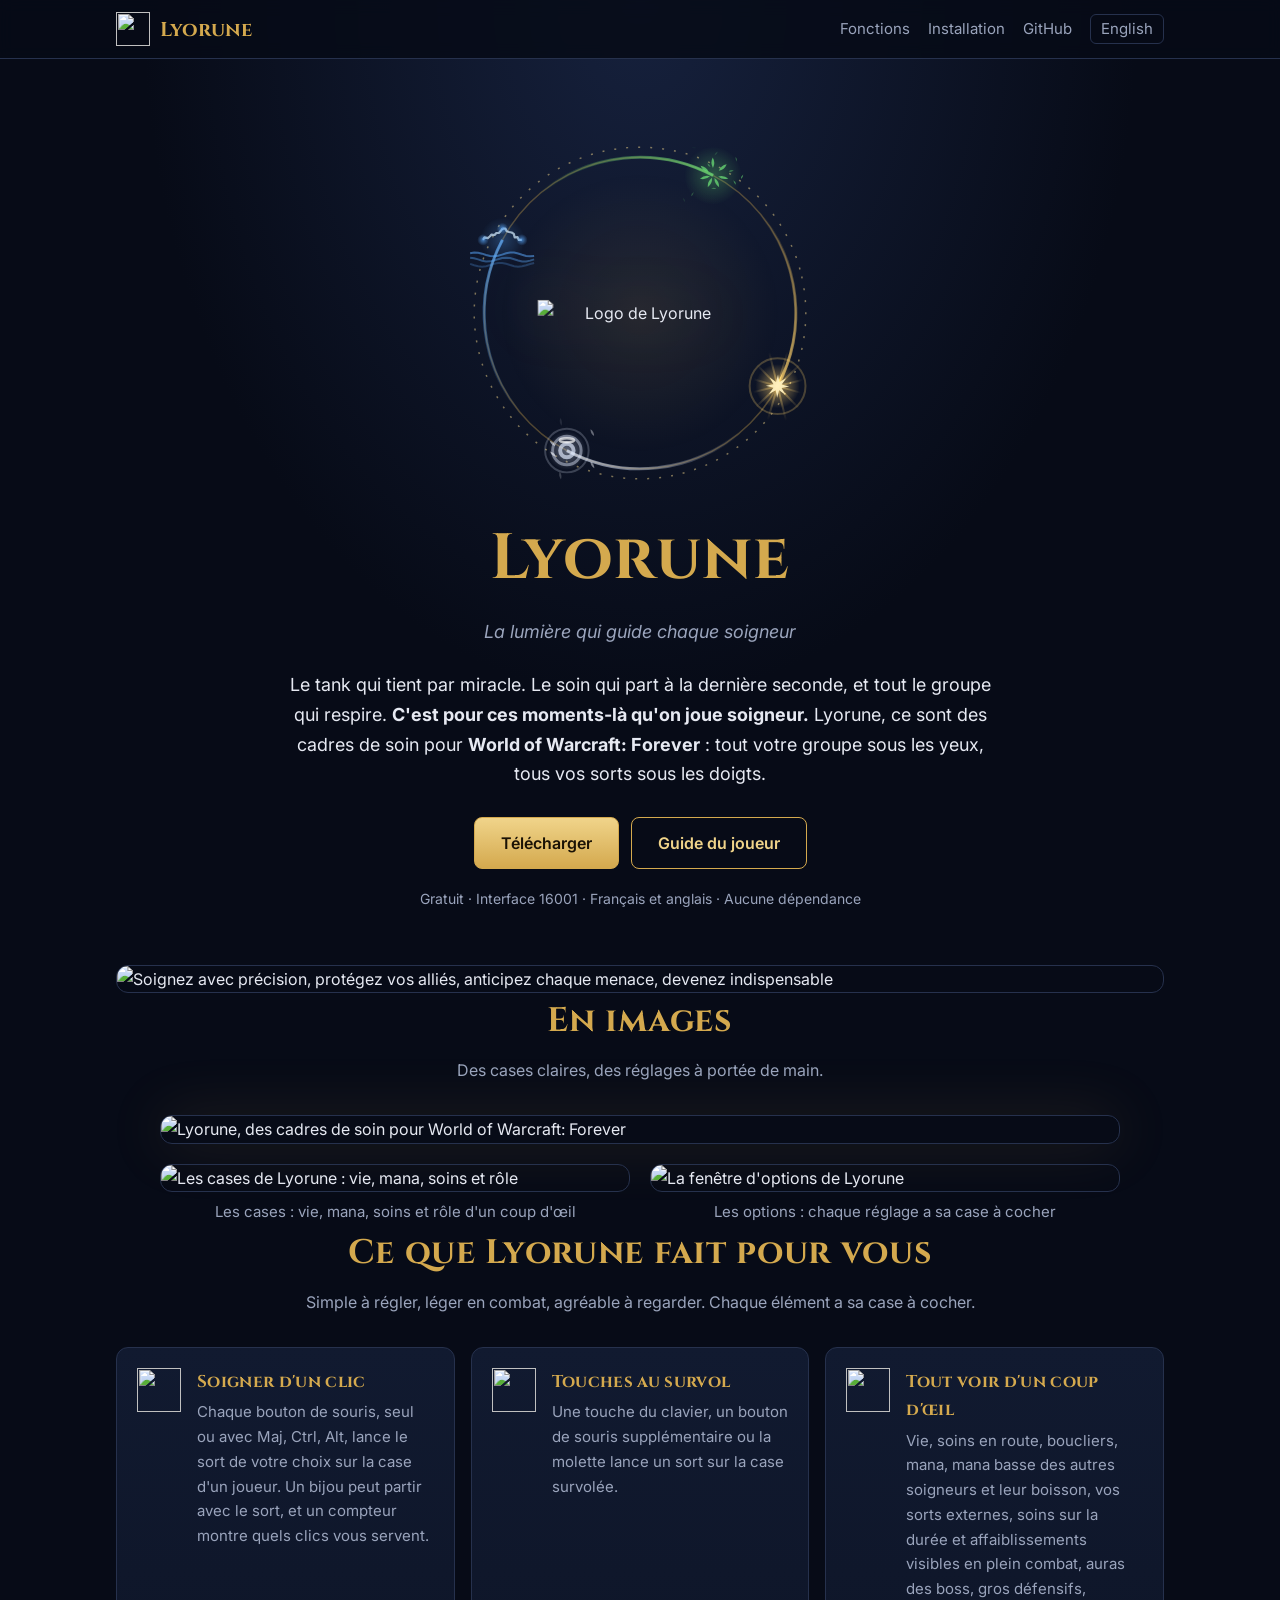
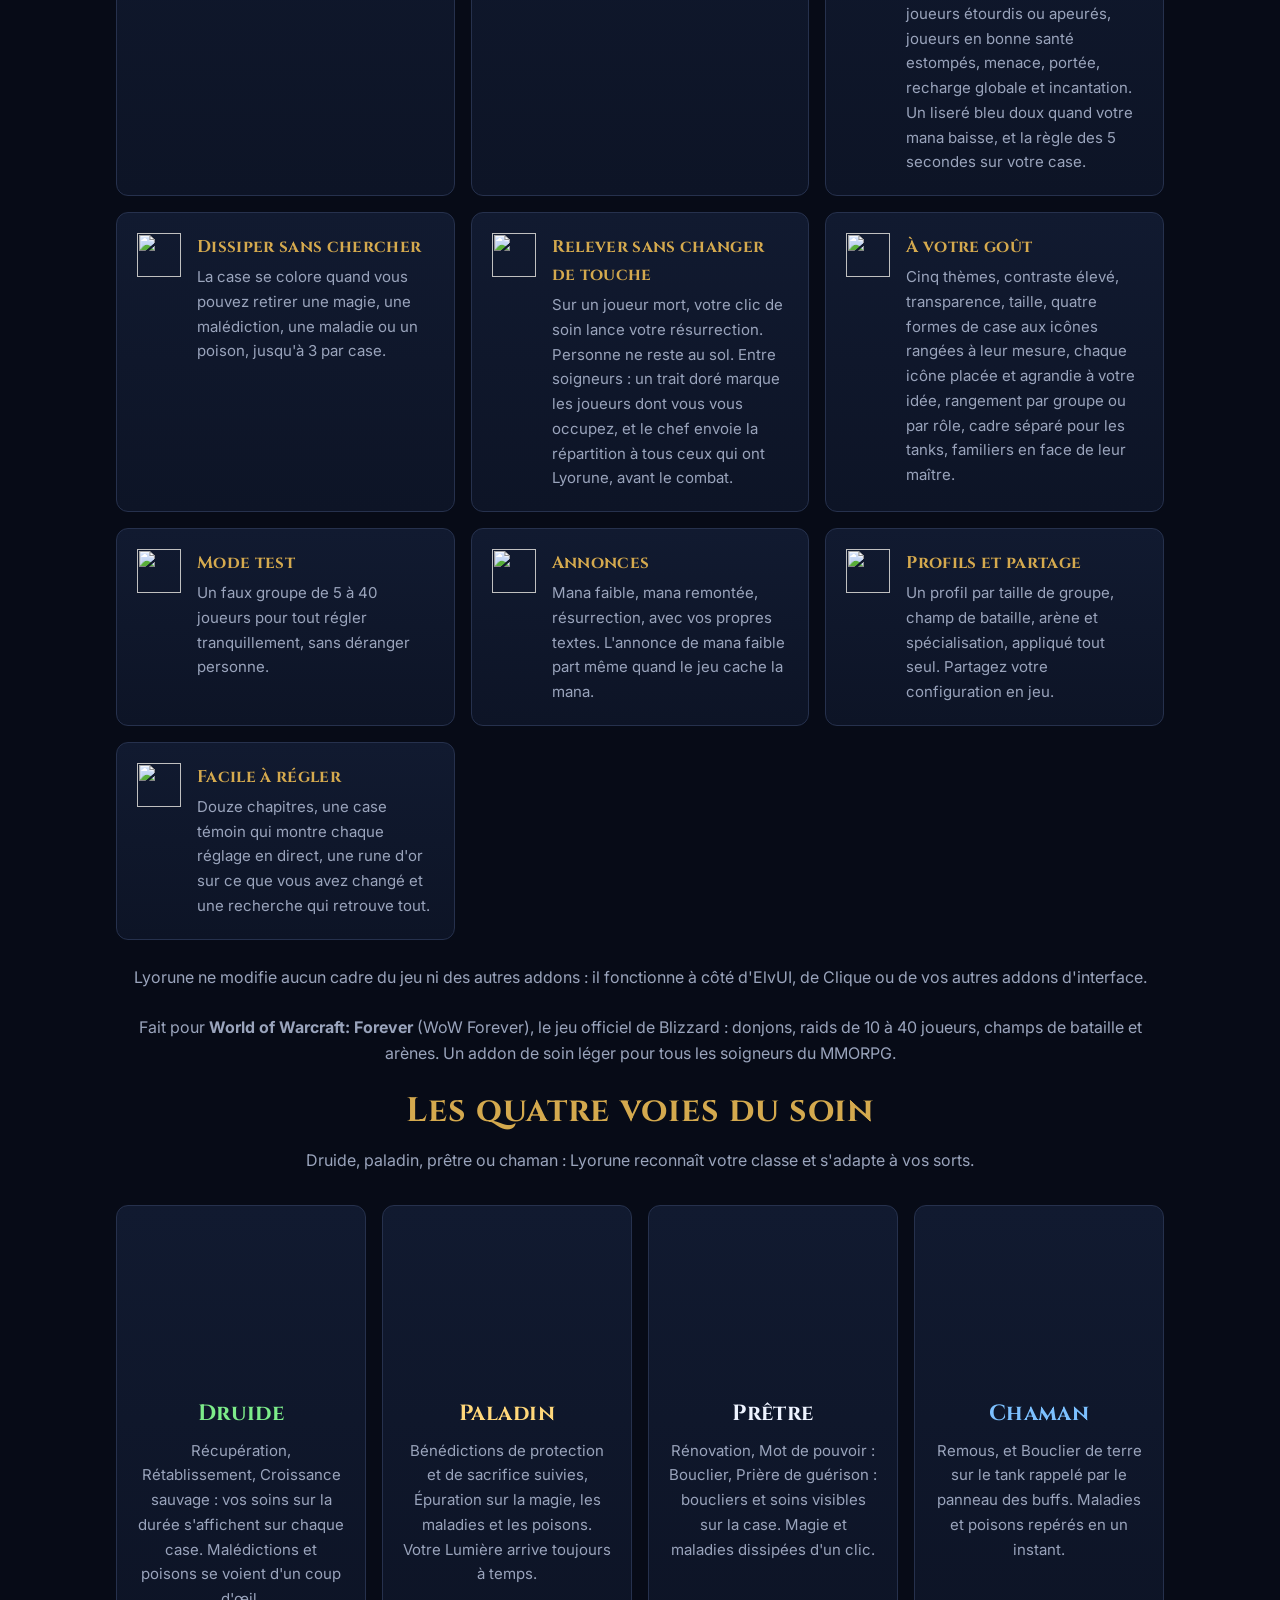
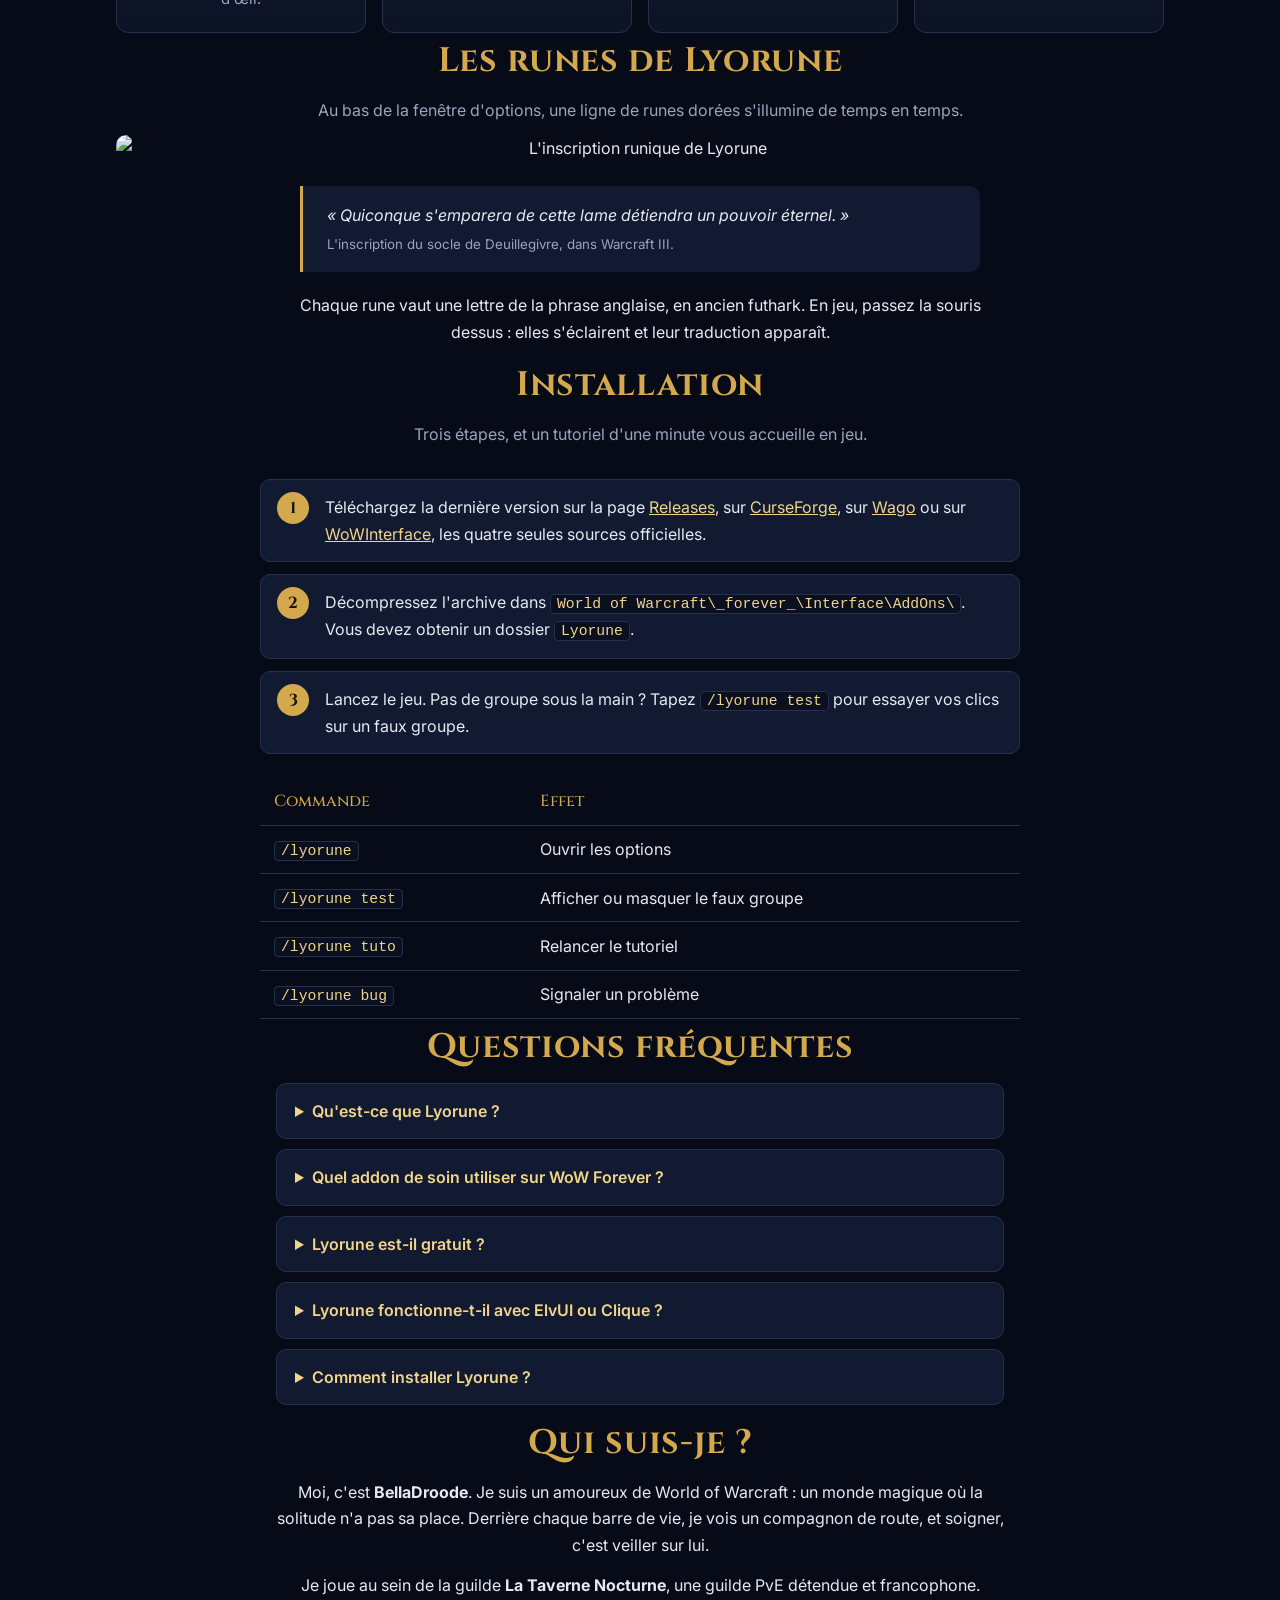
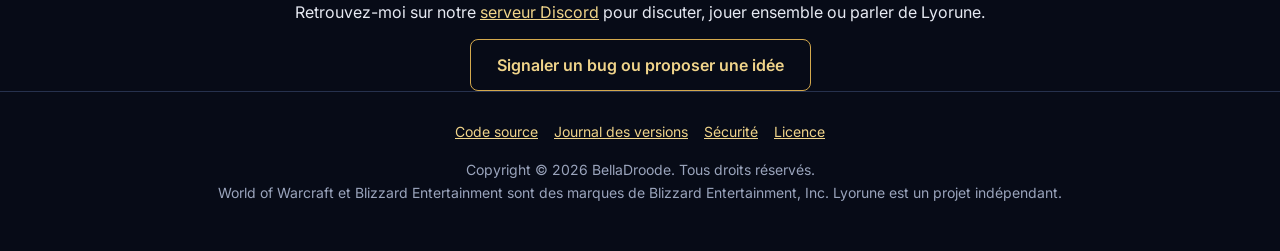
==== commit f2aaceb6: "Site, modèles de demande et commentaires : plus aucune comparaison ni aucun nom d'autre addon" ====
--- a/site/index.html
+++ b/site/index.html
@@ -5,7 +5,7 @@
 <meta name="viewport" content="width=device-width, initial-scale=1">
 <title>Lyorune : addon de cadres de soin pour WoW Forever (clic-soin, heal frames)</title>
 <meta name="description" content="Lyorune est un addon gratuit de cadres de soin pour World of Warcraft: Forever : soin d'un clic, touches au survol, dissipation, soins entrants, portée, buffs manquants, annonce de mana faible, profils et thèmes. Prêtre, druide, paladin, chaman.">
-<meta name="keywords" content="Lyorune, World of Warcraft, World of Warcraft: Forever, WoW Forever, WoW, Blizzard, addon WoW, add-on World of Warcraft, MMORPG, cadres de soin, heal frames, raid frames, cadres de raid, cadres de groupe, clic-soin, click casting, soigneur, healer, heal, addon soigneur, donjon, raid, JcJ, PvP, PvE, champ de bataille, arène, alternative VuhDo, alternative HealBot, Grid, Cell, Clique, ElvUI, dissipation, prêtre, druide, paladin, chaman">
+<meta name="keywords" content="Lyorune, World of Warcraft, World of Warcraft: Forever, WoW Forever, WoW, Blizzard, addon WoW, add-on World of Warcraft, MMORPG, cadres de soin, heal frames, raid frames, cadres de raid, cadres de groupe, clic-soin, click casting, soigneur, healer, heal, addon soigneur, donjon, raid, JcJ, PvP, PvE, champ de bataille, arène, Clique, ElvUI, dissipation, prêtre, druide, paladin, chaman">
 <meta name="author" content="BellaDroode">
 <meta name="robots" content="index, follow, max-image-preview:large">
 <meta name="theme-color" content="#070b17">
@@ -92,7 +92,7 @@
       "sameAs": [
         "https://github.com/BellaHealFr/Lyorune"
       ],
-      "keywords": "Lyorune, World of Warcraft, World of Warcraft: Forever, WoW Forever, WoW, Blizzard, addon WoW, add-on World of Warcraft, MMORPG, cadres de soin, heal frames, raid frames, cadres de raid, cadres de groupe, clic-soin, click casting, soigneur, healer, heal, addon soigneur, donjon, raid, JcJ, PvP, PvE, champ de bataille, arène, alternative VuhDo, alternative HealBot, Grid, Cell, Clique, ElvUI, dissipation, prêtre, druide, paladin, chaman",
+      "keywords": "Lyorune, World of Warcraft, World of Warcraft: Forever, WoW Forever, WoW, Blizzard, addon WoW, add-on World of Warcraft, MMORPG, cadres de soin, heal frames, raid frames, cadres de raid, cadres de groupe, clic-soin, click casting, soigneur, healer, heal, addon soigneur, donjon, raid, JcJ, PvP, PvE, champ de bataille, arène, Clique, ElvUI, dissipation, prêtre, druide, paladin, chaman",
       "gamePlatform": "World of Warcraft: Forever"
     },
     {
@@ -127,7 +127,7 @@
           "name": "Quel addon de soin utiliser sur WoW Forever ?",
           "acceptedAnswer": {
             "@type": "Answer",
-            "text": "Lyorune est fait pour World of Warcraft: Forever (interface 16001). Il est plus léger que VuhDo et HealBot, gère les valeurs cachées en combat et convient au prêtre, au druide, au paladin et au chaman."
+            "text": "Lyorune est fait pour World of Warcraft: Forever (interface 16001). Il est léger, gère les valeurs cachées en combat et convient au prêtre, au druide, au paladin et au chaman."
           }
         },
         {
@@ -219,7 +219,7 @@
       <div class="carte"><img src="images/runes/f.png" alt=""><div><h3>Facile à régler</h3><p>Douze chapitres, une case témoin qui montre chaque réglage en direct, une rune d'or sur ce que vous avez changé et une recherche qui retrouve tout.</p></div></div>
     </div>
     <p class="note">Lyorune ne modifie aucun cadre du jeu ni des autres addons : il fonctionne à côté d'ElvUI, de Clique ou de vos autres addons d'interface.</p>
-    <p class="note">Fait pour <strong>World of Warcraft: Forever</strong> (WoW Forever), le jeu officiel de Blizzard : donjons, raids de 10 à 40 joueurs, champs de bataille et arènes. Une alternative légère à VuhDo, HealBot ou Grid pour tous les soigneurs du MMORPG.</p>
+    <p class="note">Fait pour <strong>World of Warcraft: Forever</strong> (WoW Forever), le jeu officiel de Blizzard : donjons, raids de 10 à 40 joueurs, champs de bataille et arènes. Un addon de soin léger pour tous les soigneurs du MMORPG.</p>
   </section>
 
   <section id="voies" class="conteneur">
@@ -262,7 +262,7 @@
   <section id="questions" class="conteneur faq">
     <h2>Questions fréquentes</h2>
     <details><summary>Qu'est-ce que Lyorune ?</summary><p>Lyorune est un addon gratuit de cadres de soin pour World of Warcraft: Forever. Il affiche tout le groupe ou le raid et lance vos sorts de soin d'un clic sur la case d'un joueur.</p></details>
-    <details><summary>Quel addon de soin utiliser sur WoW Forever ?</summary><p>Lyorune est fait pour World of Warcraft: Forever (interface 16001). Il est plus léger que VuhDo et HealBot, gère les valeurs cachées en combat et convient au prêtre, au druide, au paladin et au chaman.</p></details>
+    <details><summary>Quel addon de soin utiliser sur WoW Forever ?</summary><p>Lyorune est fait pour World of Warcraft: Forever (interface 16001). Il est léger, gère les valeurs cachées en combat et convient au prêtre, au druide, au paladin et au chaman.</p></details>
     <details><summary>Lyorune est-il gratuit ?</summary><p>Oui. Lyorune est gratuit et se télécharge sur la page <a href="https://github.com/BellaHealFr/Lyorune/releases/latest">Releases de GitHub</a>, sur <a href="https://www.curseforge.com/wow/addons/lyorune-healing">CurseForge</a>, sur <a href="https://addons.wago.io/addons/lyorune">Wago</a> ou sur <a href="https://www.wowinterface.com/downloads/info27323-Lyorune.html">WoWInterface</a>, ses quatre seules sources officielles.</p></details>
     <details><summary>Lyorune fonctionne-t-il avec ElvUI ou Clique ?</summary><p>Oui. Lyorune ne modifie aucun cadre du jeu ni des autres addons. Il fonctionne à côté d'ElvUI, de Clique et des autres addons d'interface.</p></details>
     <details><summary>Comment installer Lyorune ?</summary><p>Téléchargez l'archive sur GitHub, décompressez-la dans <code>World of Warcraft\_forever_\Interface\AddOns\</code> et lancez le jeu. Un tutoriel d'une minute s'ouvre à la première connexion.</p></details>
